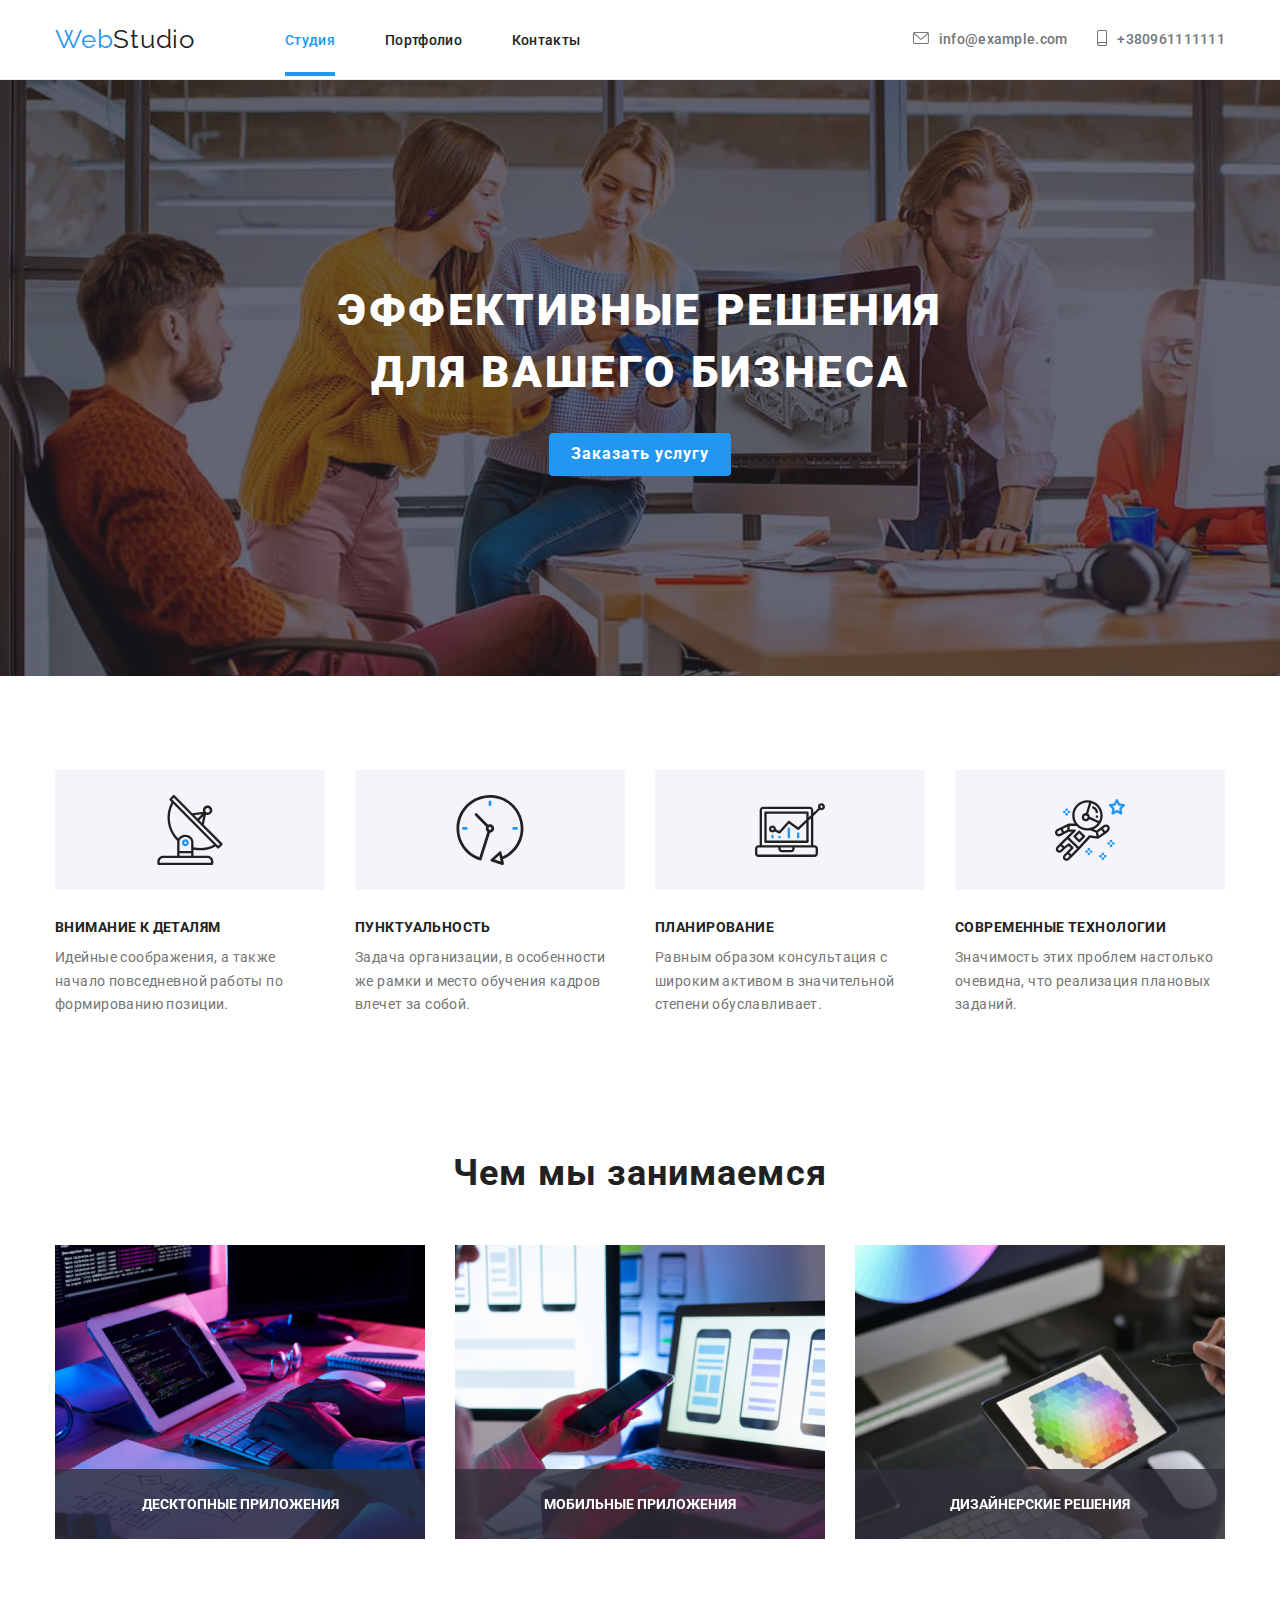
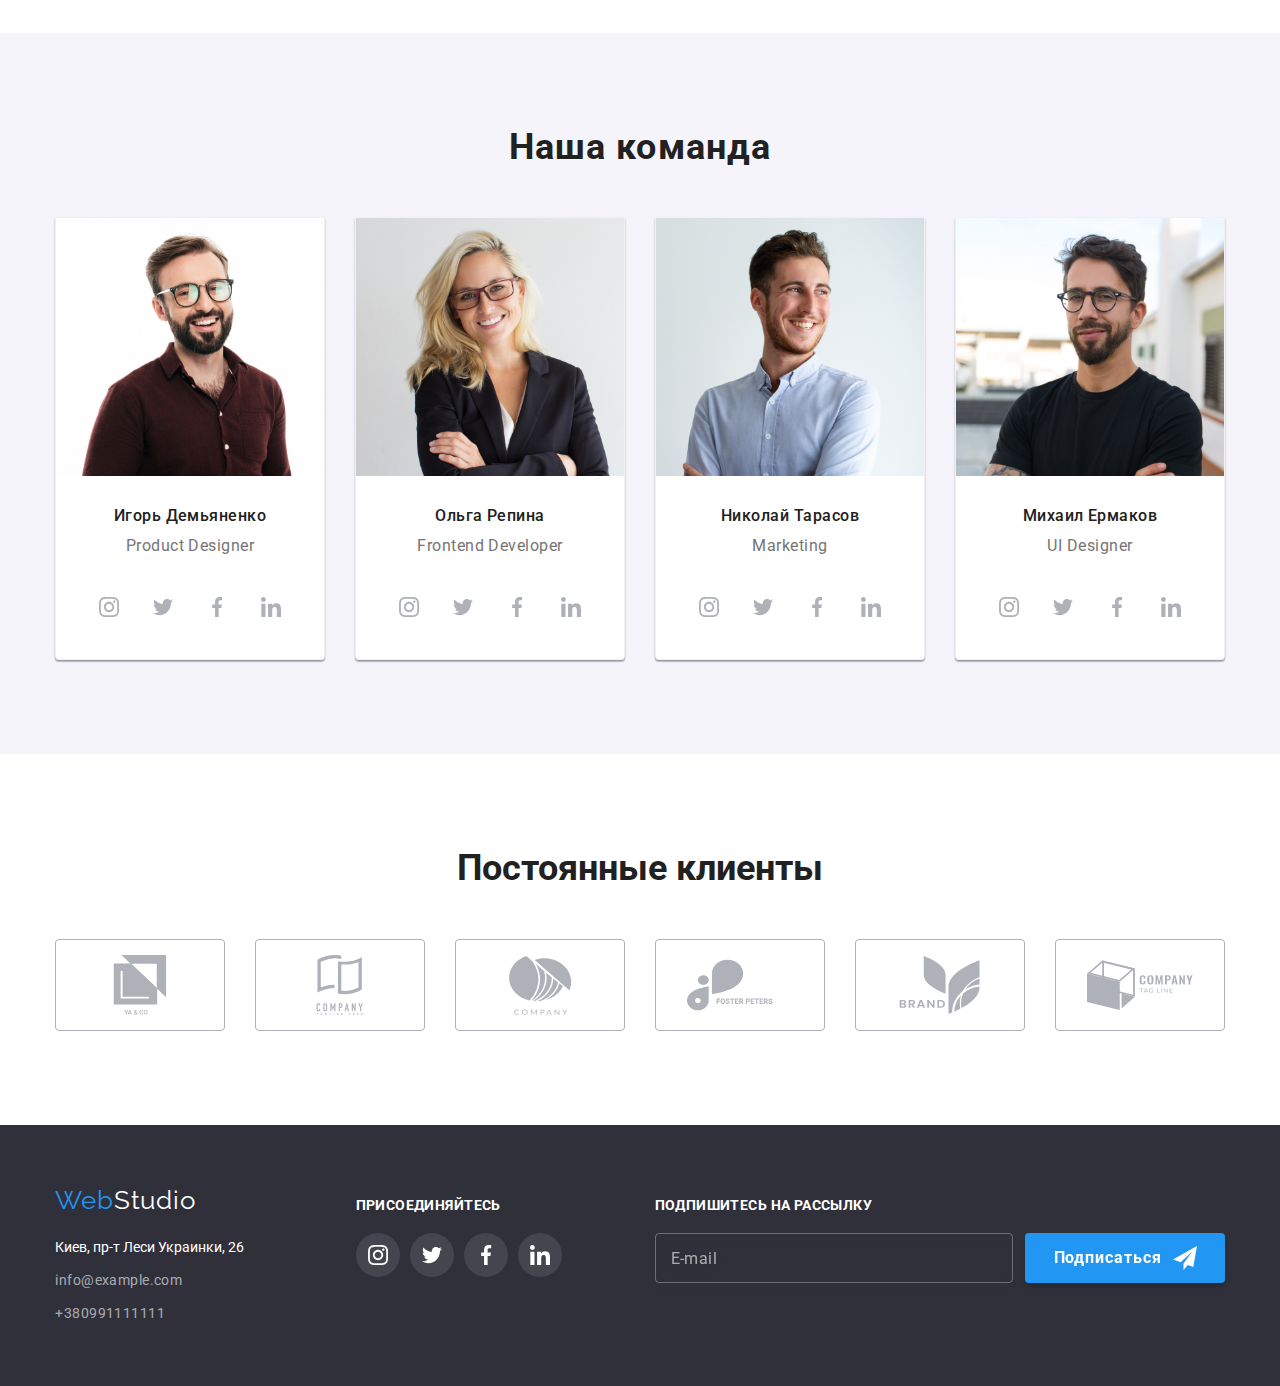
==== index.html @ 5fe0832b "hw-7-1st-commit" ====
<!DOCTYPE html>
<html lang="ru">

<head>
    <meta charset="UTF-8">
    <meta http-equiv="X-UA-Compatible" content="IE=edge">
    <meta name="viewport" content="width=device-width, initial-scale=1.0">
    <title>WebStudio</title>
    <link rel="stylesheet"
        href="https://fonts.googleapis.com/css2?family=Raleway:wght@700&family=Roboto:wght@400;500;700;900&display=swap">
    <link rel="stylesheet"
        href="https://cdnjs.cloudflare.com/ajax/libs/modern-normalize/1.1.0/modern-normalize.min.css">
    <link rel="stylesheet" href="./css/style.css">
</head>

<body>
    <!--header-block-section-->
    <header class="page-header">
        <div class="container page-header__container">

            <a href="./index.html" class="logo link" lang="en">
                <span class="logo__web--blue-color">Web</span><span class="logo_studio--black-color">Studio</span>
            </a>

            <nav class="header-navigation">

                <ul class="site-nav list">
                    <li class="site-nav__item"><a href="./index.html"
                            class="site-nav__text site-nav__text--current">Студия</a></li>
                    <li class="site-nav__item"><a href="./portfolio.html" class="site-nav__text">Портфолио</a></li>
                    <li class="site-nav__item"><a href="" class="site-nav__text">Контакты</a></li>
                </ul>
            </nav>

            <ul class="header-contacts list">
                <li class="header-contacts__item"><a href="mailto:info@devstudio.com" class="header-contacts header-contacts__mail">
                        <svg class="header-contacts__icon" width="16" height="12">
                            <use href="./images/symbol-defs.svg#icon-envelope"></use>
                        </svg>
                        info@example.com</a>
                </li>
                <li class="header-contacts__item"><a href="tel:+380961111111" class="header-contacts">
                        <svg class="header-contacts__icon" width="10" height="16">
                            <use href="./images/symbol-defs.svg#icon-smartphone"> </use>
                        </svg>
                        +380961111111</a>
                </li>
            </ul>
        </div>
    </header>

    <main>

        <!--Hero block section-->
        <section class="hero-block">
            <div class="overlay">
                <div class="container hero">
                    <h1 class="hero__text">Эффективные решения для вашего бизнеса</h1>
                    <button data-modal-open type="button" class="hero__button">Заказать услугу</button>
                </div>
            </div>
        </section>

        <div class="backdrop is-hidden" data-modal>
            <div class="modal">
                <button data-modal-close class="modal__close"></button>
                <p class="modal__title">Оставьте свои данные, мы вам перезвоним</p>

                <form action="#" class="modal-form">
                    <label  class="modal-form__titles">Имя</label>
                    <div class="user-name-div">
                        <input type="text" name="user-name" id="user-name-input" required class="modal-form__input">

                        <svg class="user-name-icon input-icon" width="18" height="18">
                            <use href="./images/symbol-defs.svg#icon-man"></use>
                        </svg>
                    </div>

                    <label class="modal-form__titles">Телефон</label>
                    <div class="user-tel-div">
                        <input type="tel" name="user-tel" id="user-tel-input" required class="modal-form__input">

                        <svg class="user-tel-icon input-icon" width="18" height="18">
                            <use href="./images/symbol-defs.svg#icon-modal-tel"></use>
                        </svg>
                    </div>

                    <label class="modal-form__titles">Почта</label>
                    <div class="user-email-div">
                        <input type="email" name="user-email" id="user-email-input" required class="modal-form__input">

                        <svg class="user-email-icon input-icon" width="18" height="18">
                            <use href="./images/symbol-defs.svg#icon-modal-envelope"></use>
                        </svg>
                    </div>

                    <label>
                        <span class="modal-form__titles">Комментарий</span>
                        <textarea name="user-text" class="modal-form__textarea" placeholder="Введите текст"></textarea>
                    </label>

                    <label>
                        <input class="signing-the-contract-checbox" type="checkbox" name="signing-the-contract">
                        <span class="signing-the-contract-checbox-icon"></span>
                        <span class="modal-contract-checkbox"> Соглашаюсь с рассылкой и принимаю <a href=""
                                class="contract-blue">Условия договора</a> </span>

                    </label>

                    <button type="submit" class="modal-submit-button">Отправить</button>
                </form>
            </div>
        </div>

        <!--Our benefits section-->
        <section class="section">
            <div class="container our-benefits">
                <ul class="our-benefits__list list">
                    <li class="our-benefits__item benefit-antenna">
                        <h3 class="our-benefits__title">Внимание к деталям</h3>
                        <p class="our-benefits__description">Идейные соображения, а также начало повседневной работы по
                            формированию позиции.</p>
                    </li>
                    <li class="our-benefits__item benefit-clock">
                        <h3 class="our-benefits__title">Пунктуальность</h3>
                        <p class="our-benefits__description">Задача организации, в особенности же рамки и место обучения
                            кадров влечет за собой.</p>
                    </li>
                    <li class="our-benefits__item benefit-diagram">
                        <h3 class="our-benefits__title">Планирование</h3>
                        <p class="our-benefits__description">Равным образом консультация с широким активом в
                            значительной степени обуславливает.</p>
                    </li>
                    <li class="our-benefits__item benefit-astronaut">
                        <h3 class="our-benefits__title">Современные технологии</h3>
                        <p class="our-benefits__description">Значимость этих проблем настолько очевидна, что реализация
                            плановых заданий.</p>
                    </li>
                </ul>
            </div>
        </section>

        <!--What we do section-->
        <section class="what-we-do-section section">
            <div class="container">
                <h2 class="what-we-do-section__title">Чем мы занимаемся</h2>

                <div class="img-container">
                    <ul class="img-container__list list">
                        <li class="img-container__item">
                            <img src="./images/what-we-do-section/what-we-do1.jpg" width="370" height="294"
                                alt="руки набирают текст">
                            <p class="item__description">Десктопные приложения</p>
                        </li>

                        <li class="img-container__item">
                            <img src="./images/what-we-do-section/what-we-do2.jpg" width="370" height="294"
                                alt="смартфон в руках">
                            <p class="item__description">Мобильные приложения</p>
                        </li>

                        <li class="img-container__item">
                            <img src="./images/what-we-do-section/what-we-do3.jpg" width="370" height="294"
                                alt="планшет с мозаикой">
                            <p class="item__description">Дизайнерские решения</p>
                        </li>
                    </ul>
                </div>
            </div>
        </section>

        <!--Our team section-->
        <section class="our-team section">
            <div class="container">
                <h2 class="our-team__title">Наша команда</h2>

                <ul class="our-team__list list">
                    <li class="our-team__item">
                        <img src="./images/our-team/team-card1.jpg" width="270" height="260" alt="член команды игорь">
                        <div class="team-member-description">
                            <h3 class="team-member-description__title">Игорь Демьяненко</h3>
                            <p lang="en" class="team-member-description__position">Product Designer</p>
                        </div>
                        <ul class="socmedia list">
                            <li>
                                <a href="" class="socmedia__logo-box">
                                    <svg class="socmedia__icon" width="20" height="20">
                                        <use href="./images/symbol-defs.svg#icon-instagram"></use>
                                    </svg>
                                </a>
                            </li>
                            <li>
                                <a href="" class="socmedia__logo-box">
                                    <svg class="socmedia__icon" width="20" height="20">
                                        <use href="./images/symbol-defs.svg#icon-twitter"></use>
                                    </svg>
                                </a>
                            </li>
                            <li>
                                <a href="" class="socmedia__logo-box">
                                    <svg class="socmedia__icon" width="20" height="20">
                                        <use href="./images/symbol-defs.svg#icon-facebook"></use>
                                    </svg>
                                </a>
                            </li>
                            <li>
                                <a href="" class="socmedia__logo-box">
                                    <svg class="socmedia__icon" width="20" height="20">
                                        <use href="./images/symbol-defs.svg#icon-linkedin"></use>
                                    </svg>
                                </a>
                            </li>
                        </ul>
                    </li>

                    <li class="our-team__item">
                        <img src="./images/our-team/team-card2.jpg" width="270" height="260" alt="член команды ольга">

                        <div class="team-member-description">
                            <h3 class="team-member-description__title">Ольга Репина</h3>
                            <p lang="en" class="team-member-description__position">Frontend Developer</p>
                        </div>
                        <ul class="socmedia list">
                            <li>
                                <a href="" class="socmedia__logo-box">
                                    <svg class="socmedia__icon" width="20" height="20">
                                        <use href="./images/symbol-defs.svg#icon-instagram"></use>
                                    </svg>
                                </a>
                            </li>
                            <li>
                                <a href="" class="socmedia__logo-box">
                                    <svg class="socmedia__icon" width="20" height="20">
                                        <use href="./images/symbol-defs.svg#icon-twitter"></use>
                                    </svg>
                                </a>
                            </li>
                            <li>
                                <a href="" class="socmedia__logo-box">
                                    <svg class="socmedia__icon" width="20" height="20">
                                        <use href="./images/symbol-defs.svg#icon-facebook"></use>
                                    </svg>
                                </a>
                            </li>
                            <li>
                                <a href="" class="socmedia__logo-box">
                                    <svg class="socmedia__icon" width="20" height="20">
                                        <use href="./images/symbol-defs.svg#icon-linkedin"></use>
                                    </svg>
                                </a>
                            </li>
                        </ul>
                    </li>

                    <li class="our-team__item">
                        <img src="./images/our-team/team-card3.jpg" width="270" height="260" alt="член команды николай">

                        <div class="team-member-description">
                            <h3 class="team-member-description__title">Николай Тарасов</h3>
                            <p lang="en" class="team-member-description__position">Marketing</p>
                        </div>
                        <ul class="socmedia list">
                            <li>
                                <a href="" class="socmedia__logo-box">
                                    <svg class="socmedia__icon" width="20" height="20">
                                        <use href="./images/symbol-defs.svg#icon-instagram"></use>
                                    </svg>
                                </a>
                            </li>
                            <li>
                                <a href="" class="socmedia__logo-box">
                                    <svg class="socmedia__icon" width="20" height="20">
                                        <use href="./images/symbol-defs.svg#icon-twitter"></use>
                                    </svg>
                                </a>
                            </li>
                            <li>
                                <a href="" class="socmedia__logo-box">
                                    <svg class="socmedia__icon" width="20" height="20">
                                        <use href="./images/symbol-defs.svg#icon-facebook"></use>
                                    </svg>
                                </a>
                            </li>
                            <li>
                                <a href="" class="socmedia__logo-box">
                                    <svg class="socmedia__icon" width="20" height="20">
                                        <use href="./images/symbol-defs.svg#icon-linkedin"></use>
                                    </svg>
                                </a>
                            </li>
                        </ul>
                    </li>

                    <li class="our-team__item">
                        <img src="./images/our-team/team-card4.jpg" width="270" height="260" alt="член команды михаил">

                        <div class="team-member-description">
                            <h3 class="team-member-description__title">Михаил Ермаков</h3>
                            <p lang="en" class="team-member-description__position">UI Designer</p>
                        </div>
                        <ul class="socmedia list">
                            <li>
                                <a href="" class="socmedia__logo-box">
                                    <svg class="socmedia__icon" width="20" height="20">
                                        <use href="./images/symbol-defs.svg#icon-instagram"></use>
                                    </svg>
                                </a>
                            </li>
                            <li>
                                <a href="" class="socmedia__logo-box">
                                    <svg class="socmedia__icon" width="20" height="20">
                                        <use href="./images/symbol-defs.svg#icon-twitter"></use>
                                    </svg>
                                </a>
                            </li>
                            <li>
                                <a href="" class="socmedia__logo-box">
                                    <svg class="socmedia__icon" width="20" height="20">
                                        <use href="./images/symbol-defs.svg#icon-facebook"></use>
                                    </svg>
                                </a>
                            </li>
                            <li>
                                <a href="" class="socmedia__logo-box">
                                    <svg class="socmedia__icon" width="20" height="20">
                                        <use href="./images/symbol-defs.svg#icon-linkedin"></use>
                                    </svg>
                                </a>
                            </li>
                        </ul>
                    </li>
                </ul>
            </div>
        </section>

        <section class="our-clients">
            <div class="container">
                <h2 class="our-clients__title">Постоянные клиенты</h2>
                <ul class="our-clients__list list">
                    <li>
                        <a href="" class="our-clients__link">
                            <svg class="our-clients__logo" width="106" height="60">
                                <use href="./images/symbol-defs.svg#icon-client-logo-1"></use>
                            </svg>
                        </a>
                    </li>
                    <li>
                        <a href="" class="our-clients__link">
                            <svg class="our-clients__logo" width="106" height="60">
                                <use href="./images/symbol-defs.svg#icon-clients-logo-2"></use>
                            </svg>
                        </a>
                    </li>
                    <li>
                        <a href="" class="our-clients__link">
                            <svg class="our-clients__logo" width="106" height="60">
                                <use href="./images/symbol-defs.svg#icon-clients-logo-3"></use>
                            </svg>
                        </a>
                    </li>
                    <li>
                        <a href="" class="our-clients__link">
                            <svg class="our-clients__logo" width="106" height="60">
                                <use href="./images/symbol-defs.svg#icon-clients-logo-4"></use>
                            </svg>
                        </a>
                    </li>
                    <li>
                        <a href="" class="our-clients__link">
                            <svg class="our-clients__logo" width="106" height="60">
                                <use href="./images/symbol-defs.svg#icon-clients-logo-5"></use>
                            </svg>
                        </a>
                    </li>
                    <li>
                        <a href="" class="our-clients__link">
                            <svg class="our-clients__logo" width="106" height="60">
                                <use href="./images/symbol-defs.svg#icon-clients-logo-6"></use>
                            </svg>
                        </a>
                    </li>
                </ul>
            </div>
        </section>

    </main>

    <!--Footer-section-->
    <footer class="footer">

        <div class="footer__content">
            <div>

                <a href="./index.html" class="logo link " lang="en">
                    <span class="logo__web--blue-color">Web</span><span
                        class="logo_studio logo_studio--inverse">Studio</span>
                </a>

                <address class="">
                    <ul class="footer-contacts  list">
                        <li class="footer-contacts__location">
                            <a href="https://www.google.se/maps/place/Lesi+Ukrainky+Blvd,+26,+Kyiv,+Ukraine,+02000/@50.4265841,30.5361971,17z/data=!3m1!4b1!4m5!3m4!1s0x40d4cf0e033ecbe9:0x57a4dffefec77da0!8m2!3d50.4265807!4d30.5383858"
                                target="_blank" rel="noopener noreferre" class="location-link link">
                                Киев, пр-т Леси Украинки, 26
                            </a>
                        </li>

                        <li class="footer-contacts__mail"><a href="mailto:info@example.com"
                                class="footer-contacts__mail footer-contacts__style link">info@example.com</a></li>
                        <li><a href="tel:+380991111111" class="footer-contacts__style link ">+380991111111</a></li>
                    </ul>
                </address>
            </div>

            <div class="footer-social-media">
                <h3 class="join-us-title">присоединяйтесь</h3>
                <ul class="socmedia list">
                    <li>
                        <a href="" class="socmedia__logo-box socmedia__logo-box--inverse">
                            <svg class="socmedia__icon" width="20" height="20">
                                <use href="./images/symbol-defs.svg#icon-instagram"></use>
                            </svg>
                        </a>
                    </li>
                    <li>
                        <a href="" class="socmedia__logo-box socmedia__logo-box--inverse">
                            <svg class="socmedia__icon" width="20" height="20">
                                <use href="./images/symbol-defs.svg#icon-twitter"></use>
                            </svg>
                        </a>
                    </li>
                    <li>
                        <a href="" class="socmedia__logo-box socmedia__logo-box--inverse">
                            <svg class="socmedia__icon" width="20" height="20">
                                <use href="./images/symbol-defs.svg#icon-facebook"></use>
                            </svg>
                        </a>
                    </li>
                    <li>
                        <a href="" class="socmedia__logo-box socmedia__logo-box--inverse">
                            <svg class="socmedia__icon" width="20" height="20">
                                <use href="./images/symbol-defs.svg#icon-linkedin"></use>
                            </svg>
                        </a>
                    </li>
                </ul>
            </div>

            <div class="footer-subscribe-zone">
                <label>
                    <span class="footer-subscribe-zone__title">Подпишитесь на рассылку</span>
                    <input type="email" class="footer-subscribe-zone__email-input" placeholder="E-mail">
                </label>
                <button type="submit" class="subscribe-btn"> <span class="subscribe-btn__text">Подписаться</span>
                    <svg class="subscribe-btn__icon" width="24" height="24">
                        <use href="./images/symbol-defs.svg#icon-send"></use>
                    </svg>
                </button>
            </div>

        </div>
    </footer>

    <script src="./js/modal.js"></script>
    <script>
        (() => {
            document
                .querySelector('.js-speaker-form')
                .addEventListener('submit', e => {
                    e.preventDefault();

                    new FormData(e.currentTarget).forEach((value, name) =>
                        console.log(`${name}: ${value}`),
                    );

                    e.currentTarget.reset();
                });
        })();
    </script>
</body>

</html>
---- css/style.css ----
body {
  margin: 0;
  font-family: Roboto, sans-serif;
  color: #212121;
}

h1,
h2,
h3,
h4,
h4,
h5,
p {
  margin: 0;
}

button {
  cursor: pointer;
  border: none;
  padding: 0;
}

img {
  display: block;
  max-width: 100%;
  height: auto;
}

a {
  color: inherit;
  text-decoration: none;
}

.list {
  padding: 0px;
  margin: 0px;
  list-style: none;
}

.container {
  padding-left: 15px;
  padding-right: 15px;
  margin-left: auto;
  margin-right: auto;
  width: 1200px;
}

.section {
  padding-top: 94px;
  padding-bottom: 94px;
}

.current {
  color: #2196f3;
}

/* logo */
.logo {
  font-family: Raleway, sans-serif;
  font-size: 26px;
  line-height: 1.2;
  letter-spacing: 0.03em;
  margin-right: 90px;
}

.logo__web--blue-color {
  color: #2196f3;
}

.logo_studio {
  color: #000000;
}

.logo_studio--inverse  {
color: white;
}

/* header-section*/
.page-header {
  background-color: #ffffff;
  border-bottom: 1px solid #ececec;
  padding-top: 24px;
  padding-bottom: 24px;
}

.page-header__container {
  display: flex;
  align-items: center;
}

.header-navigation {
  display: block;
}

.site-nav {
  display: flex;
  letter-spacing: 0.02em;
  color: #212121;
  align-items: center;
  font-weight: 500;
  font-style: normal;
}

.site-nav__item:not(:last-child) {
  margin-right: 50px;
}

.site-nav__item {
  font-family: Roboto, sans-serif;
  font-weight: 500;
  font-style: normal;
  font-size: 14px;
  line-height: 16,41px;
  letter-spacing: 2%;

  transition-property: color;
  transition-duration: 250ms;
  transition-timing-function: cubic-bezier(0.4, 0, 0.2, 1);
}

.site-nav__text:hover,
.site-nav__text:focus {
  color: #2196f3;
}

.site-nav__text--current {
  position: relative;
  padding-bottom: 28px;
  color: #2196f3;
}

.site-nav__text--current::after {
position: absolute;
left: 0;
bottom: 0;
content: "";
display: block;
width: 100%;
height: 4px;
background-color:#2196F3;
}

.head-portfolio {
  position: relative;
  padding-bottom: 28px;
}

.head-portfolio::after {
position: absolute;
left: 0;
bottom: 0;
content: "";
display: block;
width: 100%;
height: 4px;
background-color:#2196F3;
}

.header-contacts {
  display: flex;
  justify-content: center;
  align-items: center;
  color: #757575;
  margin-left: auto;
  transition-property: color;
  transition-duration: 250ms;
  transition-timing-function: cubic-bezier(0.4, 0, 0.2, 1);
}

.header-contacts__item {
  font-size: 14px;
  line-height: 1.14;
  font-weight: 500;
  letter-spacing: 0.02em;
}

.header-contacts:hover,
.header-contacts:focus {
  color: #2196f3;
}

.header-contacts__mail {
  margin-right: 30px;
}

.header-contacts__icon {
  margin-right: 10px;
  fill: currentColor;
  margin-bottom: 3px;
}

.header__icon:hover {
  fill: currentColor;
}

/* hero block section */

.hero-block {
  background-color: #2f303a;
  position: relative;
  
}

.hero {
  padding-top: 200px;
  padding-bottom: 200px;
}

.overlay {
max-width: 1600px;
margin-left: auto;
margin-right: auto;
background-size: cover;
background-repeat: no-repeat;
background-image: 
linear-gradient(
rgba(47, 48, 58, 0.4),
rgba(47, 48, 58, 0.4)
),
url('../images/hero/hero-background.jpg');
}

.hero__text {
  max-width: 700px;
  color: #ffffff;
  font-weight: 900;
  font-size: 44px;
  line-height: 1.4;
  text-transform: uppercase;
  letter-spacing: 0.06em;
  margin-bottom: 30px;
  margin-left: auto;
  margin-right: auto;
  text-align: center;
}

.hero__button {
  background-color: #2196f3;
  color: #fff;
  font-weight: 700;
  font-size: 16px;
  line-height: 1.9;
  letter-spacing: 0.06em;
  font-family: Roboto, sans-serif;
  text-align: center;
  display: block;
  margin: 0 auto;
  min-width: 73px; 
  border-radius: 4px;
  padding: 6px 22px;
}

.backdrop {
  position: fixed;
  top: 0;
  left: 0;
  width: 100%;
  height: 100%;
  background-color: rgba(0, 0, 0, 0.2);
  opacity: 1;
  transition: opacity 250ms cubic-bezier(0.4, 0, 0.2, 1);
}

.backdrop.is-hidden {
  opacity: 0;
  pointer-events: none;
}

.backdrop.is-hidden .modal {
  transform: translate(-50%, -50%) scale(0.8);
}

.modal {
  position: absolute;
  top: 50%;
  left: 50%;
  transform: translate(-50%, -50%) scale(1);
  width: 528px;
  height: 581px;
  background: #FFFFFF;
  box-shadow: 0px 1px 3px rgba(0, 0, 0, 0.12), 0px 1px 1px rgba(0, 0, 0, 0.14), 0px 2px 1px rgba(0, 0, 0, 0.2);
  border-radius: 4px;
  transition: transform 250ms cubic-bezier(0.4, 0, 0.2, 1);
  padding: 40px;
}

.modal__title {
font-family: Roboto;
font-style: normal;
font-weight: bold;
font-size: 20px;
line-height: 23px;
text-align: center;
letter-spacing: 0.03em;
color: #212121;
margin-bottom: 12px;
}

.modal-form {
position: relative;
width: 100%;
height: 100%;
}

.modal-form__input {
  height: 40px;
  width: 100%;
  margin-bottom: 10px;
  border: 1px solid rgba(33, 33, 33, 0.2);
  box-sizing: border-box;
  border-radius: 4px;
  padding-left: 42px;
  transition: border-color 250ms cubic-bezier(0.4, 0, 0.2, 1);
}

.modal-form__input:focus {
  border: 1px solid #2196F3;
}

.modal-form__input:focus + .input-icon {
  fill: #2196f3;
}

.modal-form__titles {
display: block;
font-family: Roboto;
font-style: normal;
font-weight: normal;
font-size: 12px;
line-height: 14px;
letter-spacing: 0.01em;
color: #757575;
margin-bottom: 4px;
}

.user-name-div {
  position: relative;
}

.user-name-icon {
  position: absolute;
  width: 18px;
  height: 18px;
  display: inline-block;
  left: 19px;
  top: 50%;
  transform: translateY(-70%);
  transition: fill 250ms cubic-bezier(0.4, 0, 0.2, 1);
}

.user-tel-div {
  position: relative;
}

.user-tel-icon {
  position: absolute;
  width: 18px;
  height: 18px;
  display: inline-block;
  left: 19px;
  top: 50%;
  transform: translateY(-70%);
  transition: fill 250ms cubic-bezier(0.4, 0, 0.2, 1);
}

.user-email-div {
  position: relative;
}

.user-email-icon {
  position: absolute;
  width: 18px;
  height: 18px;
  display: inline-block;
  left: 19px;
  top: 50%;
  transform: translateY(-70%);
  transition: fill 250ms cubic-bezier(0.4, 0, 0.2, 1);
}

.modal-form__textarea {
width: 100%;
height: 120px;
padding: 12px 16px;
border: 1px solid rgba(33, 33, 33, 0.2);
box-sizing: border-box;
border-radius: 4px;
resize: none;
margin-bottom: 20px;
}

.modal-form__textarea::placeholder {
font-family: Roboto;
font-style: normal;
font-weight: normal;
font-size: 12px;
line-height: 14px;
letter-spacing: 0.01em;
color: rgba(117, 117, 117, 0.5);
}

.signing-the-contract-checbox {
position: absolute;
-webkit-appearance: none;
-moz-appearance: none;
appearance: none;

}

.signing-the-contract-checbox-icon {
display: inline-block;
width: 16px;
height: 15px;
border: 1px solid #212121;
border-radius: 2px;
vertical-align: middle;
}

.signing-the-contract-checbox:checked + .signing-the-contract-checbox-icon {
background-image: url(../images/modal/icon-check.svg);
width: 16px;
height: 15px;
background-repeat: no-repeat;
background-position: center;
border: transparent;
}

.modal-contract-checkbox {
font-family: Roboto;
font-style: normal;
font-weight: normal;
font-size: 14px;
line-height: 24px;
letter-spacing: 0.03em;
color: #757575;
margin-top: 10px;
margin-bottom: 30px;
margin-left: 7px;
}

.contract-blue {
  color: #2196f3;
  margin-left: 1px;
  text-decoration-line: underline;
}

.modal-submit-button {
position: absolute;
left: 124px;
bottom: 40px;
width: 200px;
height: 50px;
background-color: #2196f3;
color: #FFFFFF;
border-radius: 4px;
font-family: Roboto;
font-style: normal;
font-weight: bold;
font-size: 16px;
line-height: 30px;
}

.modal__close { 
position: absolute;
width: 30px;
height: 30px;
left: 490px;
top: 8px;
display: block;
content: "";
background: #FFFFFF;
border: 1px solid rgba(0, 0, 0, 0.1);
box-sizing: border-box;
border-radius: 100%;
background-image: url(../images/hero/Vector.svg);
background-repeat: no-repeat;
background-position: center;
transition-property: background-image;
transition-duration: 250ms;
transition-timing-function: cubic-bezier(0.4, 0, 0.2, 1);
}

.modal__close:hover,
.modal__close:focus {
  background-image: url(../images/modal/modal-close-blue.svg);
  fill: #2196f3;
}

/* Our benefits section */
.our-benefits > .our-benefits__list {
  display: flex;
  justify-content: center;
}

.our-benefits__item {
  width: 270px;
  height: 101px;
}

.our-benefits__item::before {
  display: block;
  content: "";
  height: 120px;
  margin-bottom: 30px;
  background-color: #F5F4FA;
}

.benefit-antenna::before {
  display: block;
  content: "";
  background-repeat: no-repeat;
  background-image: url(../images/our-benefits/antenna-1.svg);
  background-position: center;
}

.benefit-clock::before {
  display: block;
  content: "";
  background-repeat: no-repeat;
  background-image: url(../images/our-benefits/clock-2.svg);
  background-position: center;
}

.benefit-diagram::before {
  display: block;
  content: "";
  background-repeat: no-repeat;
  background-image: url(../images/our-benefits/diagram-3.svg);
  background-position: center;
}

.benefit-astronaut::before {
  display: block;
  content: "";
  background-repeat: no-repeat;
  background-image: url(../images/our-benefits/astronaut-4.svg);
  background-position: center;

}

.our-benefits__item:not(:last-child) {
  margin-right: 30px;
}

.our-benefits__title {
  font-weight: 700;
  font-size: 14px;
  line-height: 1.14;
  text-transform: uppercase;
  letter-spacing: 0.03em;
  margin-bottom: 10px;
  width: 270px;
  margin-right: 0px;
}

.our-benefits__description {
  color: #757575;
  font-size: 14px;
  line-height: 1.7;
  letter-spacing: 0.03em;
  margin-right: 30px;
  width: 270px;
  margin-right: 0px;
}

/* what we do section */

.what-we-do-section {
  display: flex;
  justify-content: center;
  margin-top: 94px;
}

.what-we-do-section__title{
  font-weight: 700;
  font-size: 36px;
  line-height: 1.16;
  letter-spacing: 0.03em;
  margin-bottom: 50px;
  display: flex;
  justify-content: center;
}

.img-container__list {
  display: flex;
  justify-content: center;
  margin-left: -30px;
}

.img-container__item {
  width: calc(100% / 3 - 30px);
  margin-left: 30px;
  position: relative;
}

.item__description {
  position: absolute;
  left: 0;
  bottom: 0;
  font-family: Roboto, sans-serif;
  font-style: normal;
  font-weight: 700;
  font-size: 14px;
  line-height: 16px;
  letter-spacing: 3%;
  text-align: center;
  text-transform: uppercase;
  color: #FFFFFF;
  background-color: rgba(47, 48, 58, 0.8);
  width: 370px;
  height: 70px;
  padding-top: 27px;
}

/* our team section */
.our-team {
  background-color: #f5f4fa;
  display: flex;
  justify-content: center;
}

.our-team__list {
  display: flex;
  margin: -15px;
}

.our-team__title {
  font-weight: 700;
  font-size: 36px;
  line-height: 1.16;
  letter-spacing: 0.03em;
  margin-bottom: 50px;
  text-align: center;
}

.our-team__item {
  flex-basis: calc(100% / 4);
  margin: 15px;
  background: #ffffff;
  border-left: 1px solid #eeeeee;
  border-bottom: 1px solid #eeeeee;
  border-right: 1px solid #eeeeee;
  box-shadow: 0px 1px 3px rgba(0, 0, 0, 0.12), 0px 1px 1px rgba(0, 0, 0, 0.14), 0px 2px 1px rgba(0, 0, 0, 0.2);
  border-radius: 0px 0px 4px 4px;
}

.team-member-description {
  padding-top: 30px;
  padding-bottom: 30px;
  margin-right: auto;
  margin-left: auto;
}

.team-member-description__title {
  font-size: 16px;
  line-height: 1.2;
  letter-spacing: 0.03em;
  font-weight: 500;
  margin-bottom: 10px;
  text-align: center;
}

.team-member-description__position {
  color: #757575;
  font-size: 16px;
  line-height: 1.2;
  letter-spacing: 0.03em;
  font-weight: 400;
  text-align: center;
}

.socmedia {
  display: flex;
  justify-content: space-between;
  margin-left: auto;
  margin-right: auto;
  margin-bottom: 30px;
  width: 206px;
}

.socmedia__logo-box {
  display: flex;
  justify-content: center;
  align-items: center;
  width: 44px;
  height: 44px;
  background-color: #ffffff;
  border-radius: 100%;
  color: #AFB1B8;
  transition-property: background-color, color;
  transition-duration: 250ms;
  transition-timing-function: cubic-bezier(0.4, 0, 0.2, 1);
}

.socmedia__logo-box:hover, .socmedia__logo-box:focus {
background-color: #2196F3;
color: #ffffff;
}

.socmedia__logo-box--inverse {
background-color: rgba(255, 255, 255, 0.1);
color: white;
}


.socmedia__icon {
background-repeat: no-repeat;
background-position: center;
background-size: cover;
fill: currentColor;
}



/* Our-clients-section */

.our-clients {
  padding-bottom: 94px;
  padding-top: 94px;
}

.our-clients__title {
  font-family: Roboto, sans-serif;
  font-weight: bold;
  font-style: normal;
  font-size: 36px;
  text-align: center;
}

.our-clients__list {
  display: flex;
  justify-content: space-between;
  margin-right: auto;
  margin-left: auto;
  margin-top: 50px;
}

.our-clients__link {
  display: flex;
  width: 170px;
  height: 92px;
  border: 1px solid #AFB1B8;
  box-sizing: border-box;
  border-radius: 4px;
  justify-content: center;
  align-items: center;
  color: #AFB1B8;

  transition-property: border, color;
  transition-duration: 250ms;
  transition-timing-function: cubic-bezier(0.4, 0, 0.2, 1);
}

.our-clients__link:hover, .our-clients__link:focus {
color:#2196F3;
border-color: #2196F3;
}

.our-clients__logo {
background-repeat: no-repeat;
background-position: center;
background-size: cover;
fill: currentColor;
}

/* footer section */
.footer {
  background-color: #2f303a;
  padding-top: 60px;
  padding-bottom: 60px;
  display: flex;
  justify-content: space-between;
}

.footer__content {
  display: flex;
  margin-left: auto;
  margin-right: auto;
}

.footer-contacts__location {
  color: #ffffff;
  font-size: 14px;
  line-height: 1.7;
  font-weight: 400;
  font-style: normal;
  font-size: 14px;
  line-height: 1.7;
  margin-bottom: 9px;
  margin-top: 20px;
}

.footer-contacts__mail {
  margin-bottom: 9px;
}

.footer-contacts__style {
  color: rgba(255, 255, 255, 0.6);
  letter-spacing: 0.03em;
  font-weight: 400;
  font-style: normal;
  font-size: 14px;
  line-height: 1.7;
}

.footer-social-media {
  width: 206px;
  margin-right: auto;
  margin-left: 70px;
  margin-top: 12px;
}

.join-us-title {
  color: #ffffff;
  text-transform: uppercase;
  margin-bottom: 20px;
  font-family: Roboto;
  font-style: normal;
  font-weight: bold;
  font-size: 14px;
  line-height: 16px;
  letter-spacing: 0.03em;
}

.footer-subscribe-zone {
  display: flex;
  width: 570px;
  margin-top: 12px;
  margin-left: 93px;
}

.footer-subscribe-zone__title {
display: block;
font-family: Roboto;
font-style: normal;
font-weight: bold;
font-size: 14px;
line-height: 16px;
letter-spacing: 0.03em;
text-transform: uppercase;
color: #FFFFFF;
margin-bottom: 20px;
}

.footer-subscribe-zone__email-input {
  width: 358px;
  height: 50px;
  background-color: transparent;
  border: 1px solid rgba(255, 255, 255, 0.3);
  box-sizing: border-box;
  filter: drop-shadow(0px 4px 4px rgba(0, 0, 0, 0.15));
  border-radius: 4px;
  padding: 15px;
  color: orange;
}

.footer-subscribe-zone__email-input::placeholder {
font-family: Roboto;
font-style: normal;
font-weight: normal;
font-size: 16px;
line-height: 20px;
display: flex;
align-items: center;
letter-spacing: 0.03em;
color: rgba(255, 255, 255, 0.6);
}

.subscribe-btn {
position: relative;
width: 200px;
height: 50px;
background: #2196F3;
box-shadow: 0px 4px 4px rgba(0, 0, 0, 0.15);
border-radius: 4px;
color: white;
font-family: Roboto;
font-style: normal;
font-weight: bold;
font-size: 16px;
line-height: 30px;
letter-spacing: 0.06em;
margin-top: 36px;
margin-left: 12px;
}

.subscribe-btn__text {
position: absolute;
left: 29px;
top: 10px;
}

.subscribe-btn__icon {
position: absolute;
right: 28px;
top: 13px;
margin-left: 10px;
fill: #FFFFFF;
}


/* filters section */

.filters-buttons {
  display: flex;
  justify-content: center;
}

.filters-container {
  margin-bottom: 50px;
}

.our-projects-filters {
  font-weight: 500;
  font-size: 16px;
  line-height: 1.6;
  letter-spacing: 0.03em;
  font-family: Roboto, sans-serif;
  color: #212121;
  padding: 6px 22px;
  min-width: 73px; 
  border-radius: 4px;
  padding: 6px 22px;
  text-align: center;

  transition-property: background-color, color, box-shadow;
  transition-duration: 250ms;
  transition-timing-function: cubic-bezier(0.4, 0, 0.2, 1);
}

.margin-for-our-projects-buttons {
  margin-right: 8px;
}

.marketing-button {
  margin-right: 0px;
}

.our-projects-filters:hover,
.our-projects-filters:focus {
  background-color: #2196f3;
  color: #ffffff;
  box-shadow: 0px 3px 1px rgba(0, 0, 0, 0.1), 0px 1px 2px rgba(0, 0, 0, 0.08), 0px 2px 2px rgba(0, 0, 0, 0.12);
}

/* our projects section */

.projects-img {
  display: flex;
  flex-wrap: wrap;
  margin: -15px;
}

.projects-item {
  flex-basis: calc(100% / 3 - 2 * 15px);
  margin: 15px;
}

.projects-items-text {
  padding: 20px 24px;
  border-left: 1px solid #eeeeee;
  border-bottom: 1px solid #eeeeee;
  border-right: 1px solid #eeeeee;
}

.projects-item:hover {
box-shadow: 0px 1px 1px rgba(0, 0, 0, 0.12), 0px 4px 4px rgba(0, 0, 0, 0.06), 1px 4px 6px rgba(0, 0, 0, 0.16);
}

.our-projects-title {
  font-weight: 700;
  font-size: 18px;
  line-height: 2;
  letter-spacing: 0.06em;
  margin-bottom: 5px;
}

.our-projects-description {
  color: #757575;
  font-size: 16px;
  line-height: 1.9;
  letter-spacing: 0.03em;
  font-weight: normal;
}

.thumb {
  overflow: hidden;
  position: relative;
}

.projects-item:hover .projects-description-overlay {
  transform: translateY(0);
}
.projects-description-overlay {
  padding: 63px 24px;
  position: absolute;
  font-style: normal;
  font-weight: normal;
  top: 0;
  left: 0;
  font-size: 18px;
  line-height: 1.56;
  letter-spacing: 0.03em;
  text-align: left;
  background-color: rgba(33, 150, 243, 0.9);
  color: #FFFFFF;
  transform: translateY(100%);
  overflow: hidden;
  transition: transform 250ms cubic-bezier(0.4, 0, 0.2, 1);
  width: 100%;
  height: 100%;
}
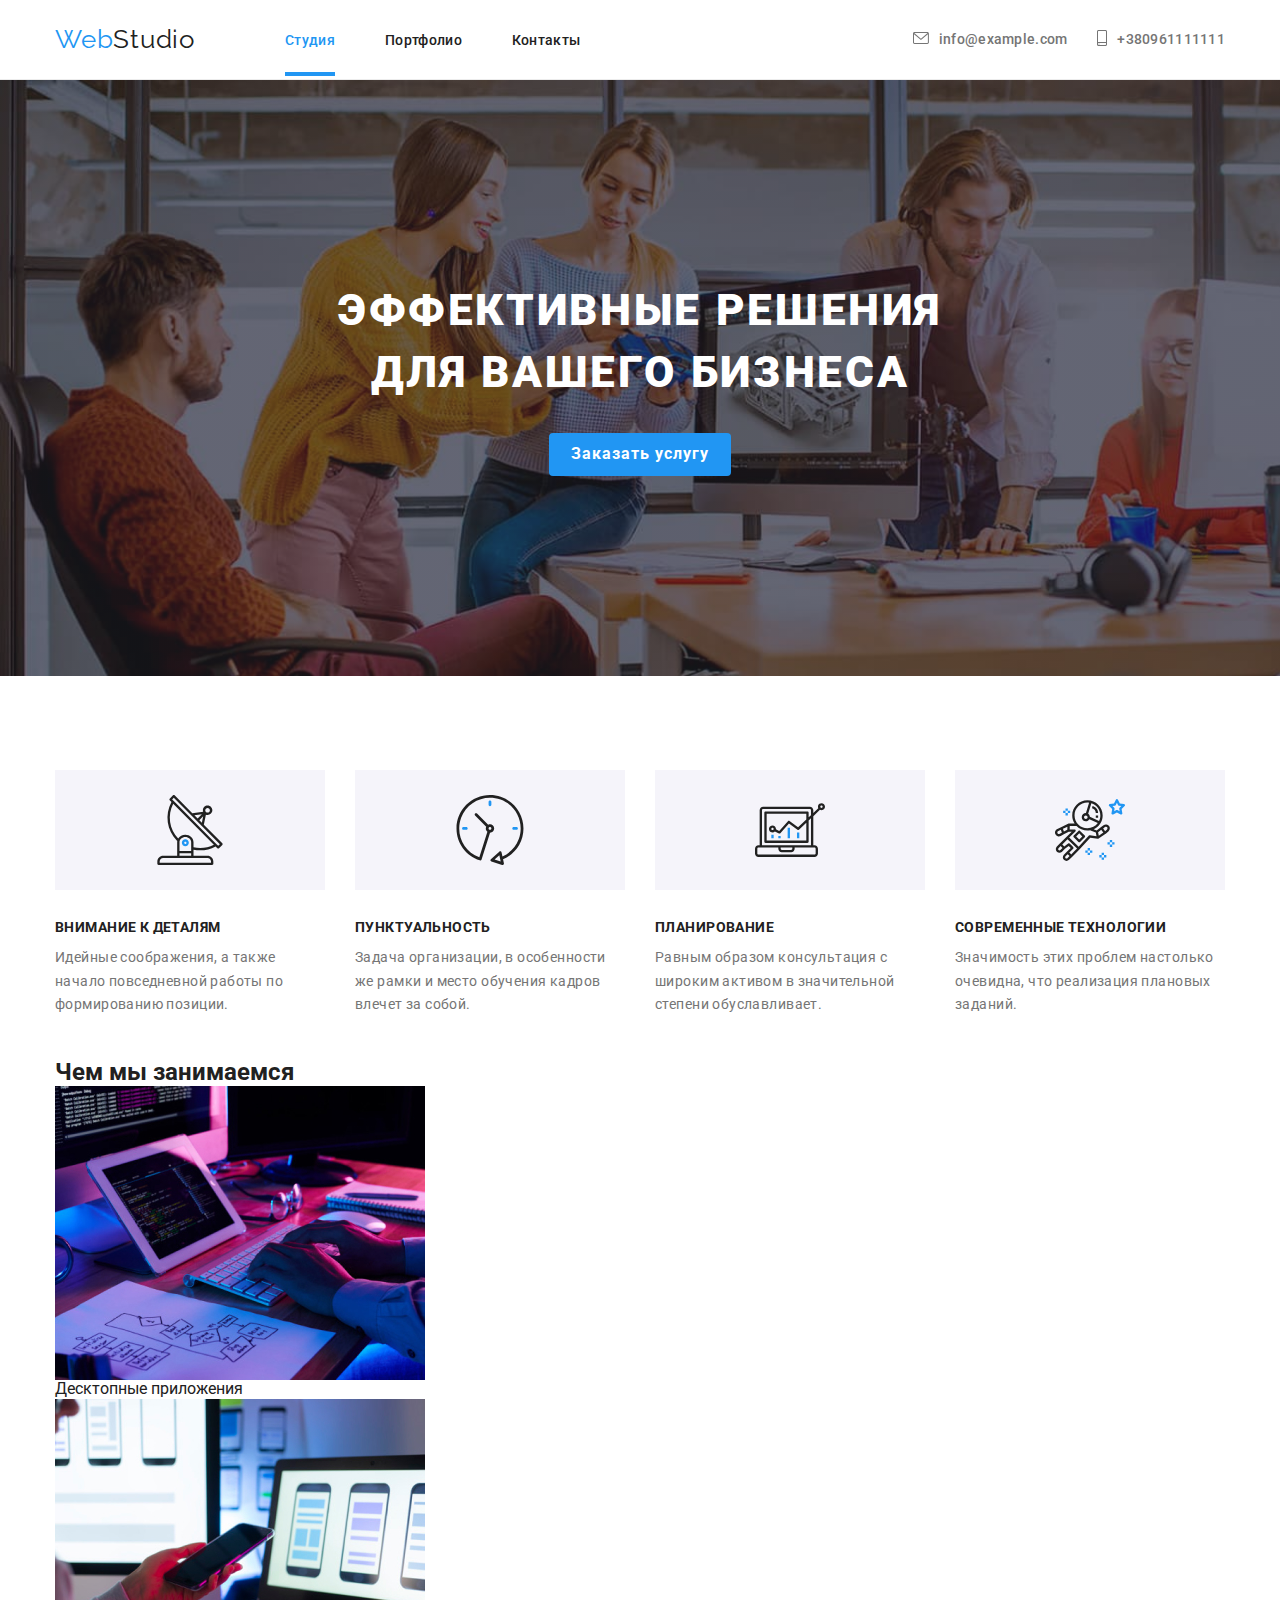
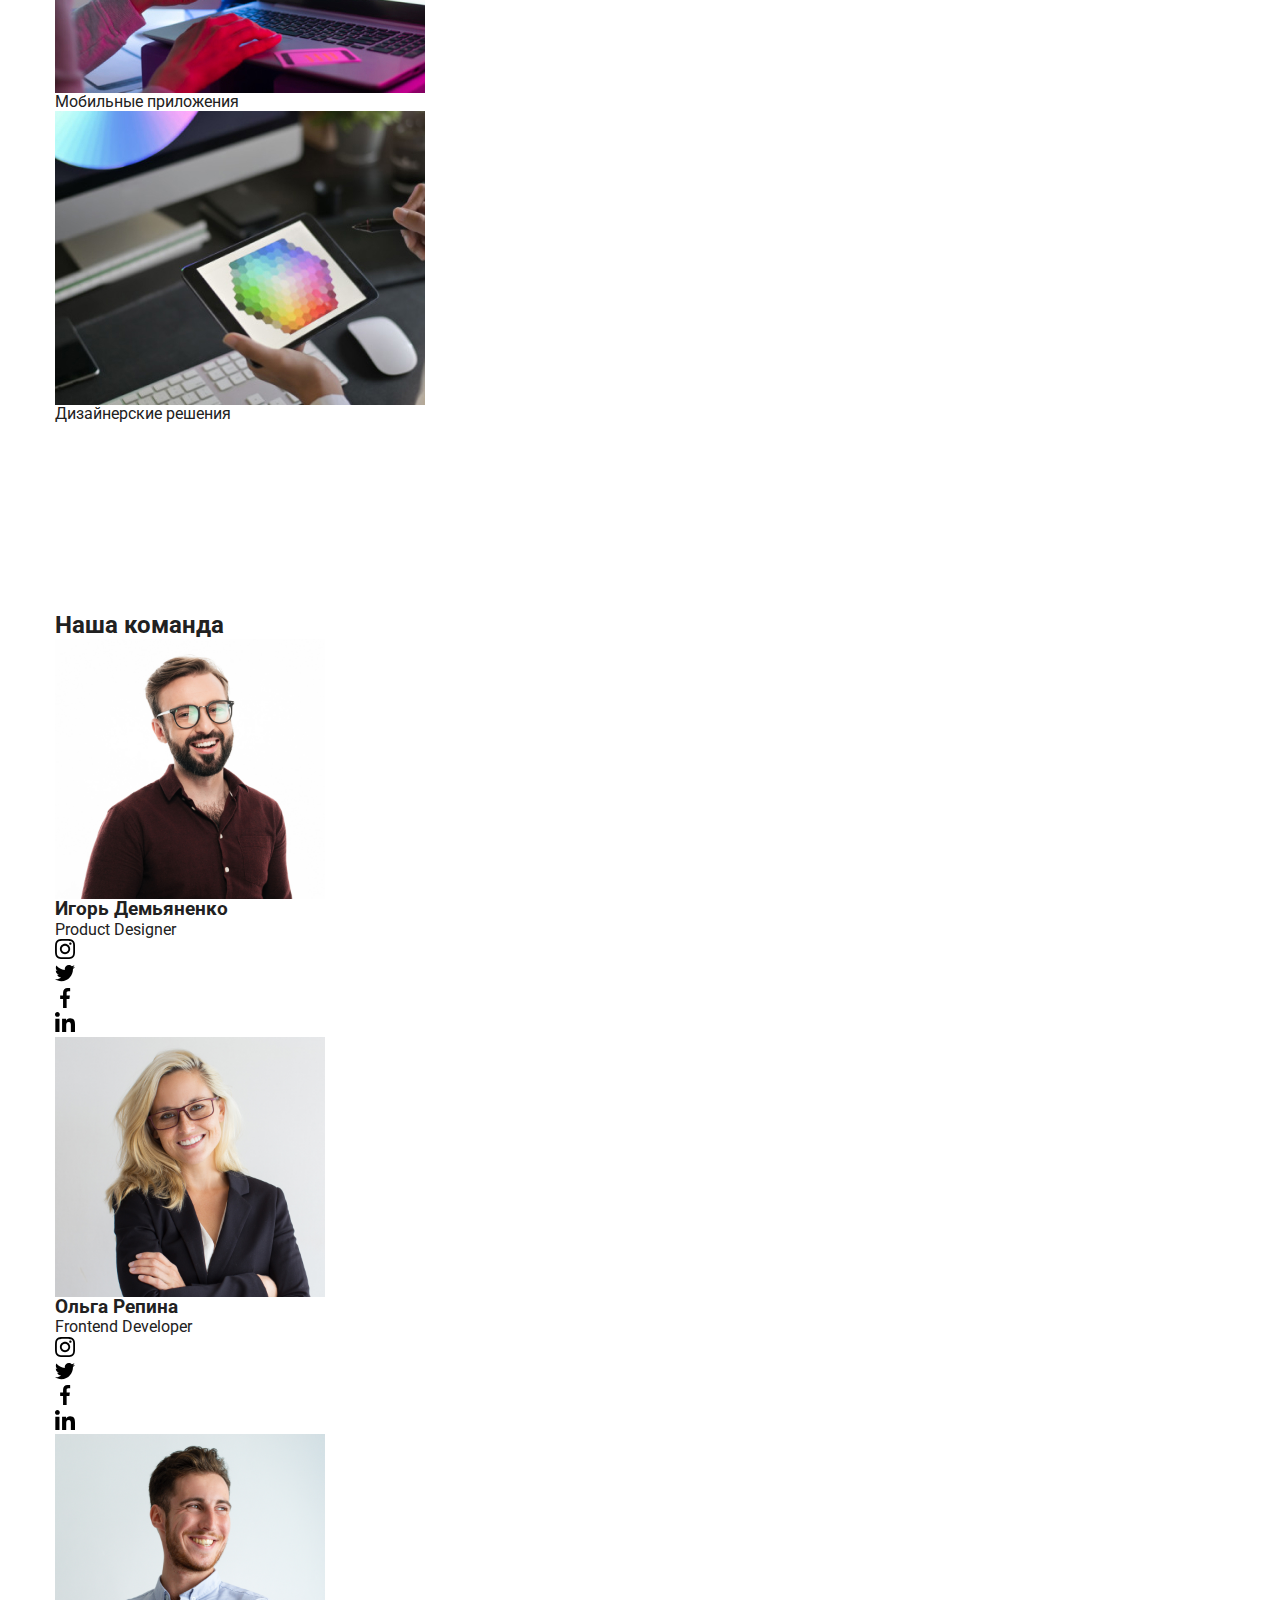
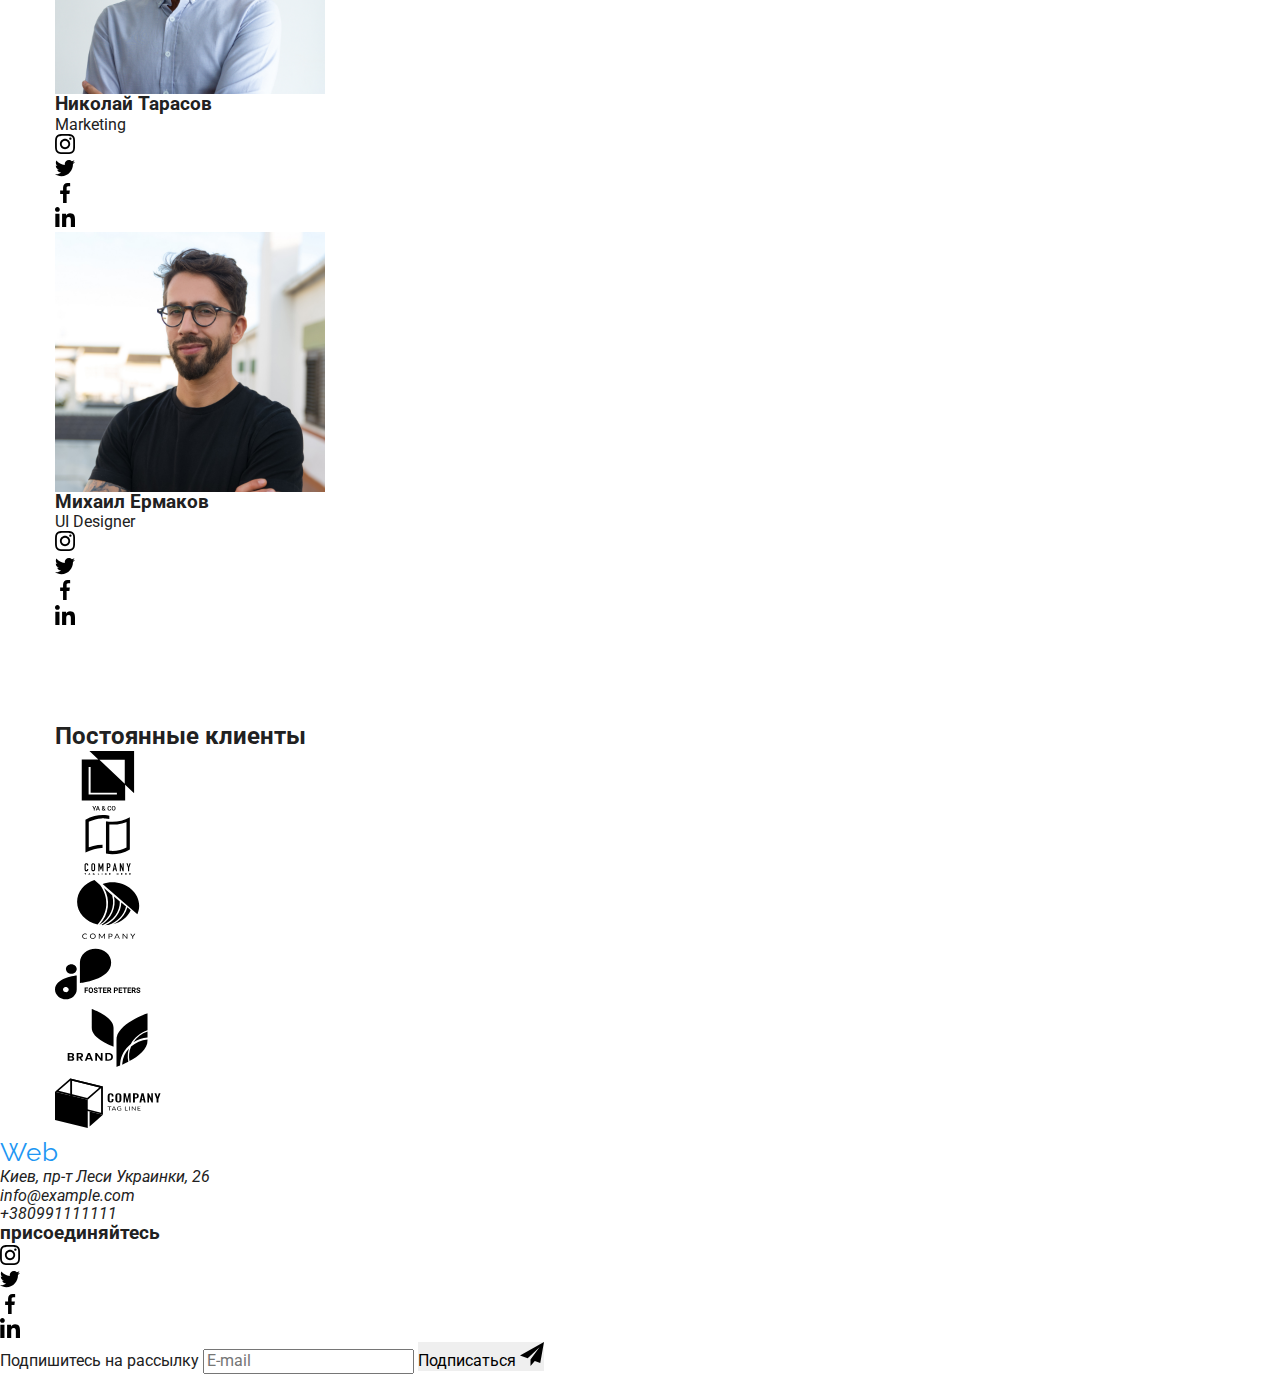
==== commit e0596dc0: "hw-7-commit-with-new-sass-style" ====
--- a/index.html
+++ b/index.html
@@ -10,7 +10,7 @@
         href="https://fonts.googleapis.com/css2?family=Raleway:wght@700&family=Roboto:wght@400;500;700;900&display=swap">
     <link rel="stylesheet"
         href="https://cdnjs.cloudflare.com/ajax/libs/modern-normalize/1.1.0/modern-normalize.min.css">
-    <link rel="stylesheet" href="./css/style.css">
+    <link rel="stylesheet" href="./css/main.min.css">
 </head>
 
 <body>
--- a/css/main.min.css
+++ b/css/main.min.css
@@ -0,0 +1 @@
+body{margin:0;font-family:Roboto,sans-serif;color:#212121}h1,h2,h3,h4,h4,h5,p{margin:0}button{cursor:pointer;border:none;padding:0}img{display:block;max-width:100%;height:auto}a{color:inherit;text-decoration:none}.list{padding:0px;margin:0px;list-style:none}.container{padding-left:15px;padding-right:15px;margin-left:auto;margin-right:auto;width:1200px}.section{padding-top:94px;padding-bottom:94px}.current{color:#2196f3}.logo{font-family:Raleway,sans-serif;font-size:26px;line-height:1.2;letter-spacing:.03em;margin-right:90px}.logo__web--blue-color{color:#2196f3}.logo_studio{color:#000}.logo_studio--inverse{color:#fff}.page-header{background-color:#fff;border-bottom:1px solid #ececec;padding-top:24px;padding-bottom:24px}.page-header__container{display:flex;align-items:center}.header-navigation{display:block}.site-nav{display:flex;letter-spacing:.02em;color:#212121;align-items:center;font-weight:500;font-style:normal}.site-nav:last-child{margin-right:50px}.site-nav__item{font-family:Roboto,sans-serif;font-weight:500;font-style:normal;font-size:14px;line-height:16,41px;letter-spacing:2%;transition-property:color;transition-duration:250ms;transition-timing-function:cubic-bezier(0.4, 0, 0.2, 1)}.site-nav__item:not(:last-child){margin-right:50px}.site-nav__text:hover,.site-nav__text:focus{color:#2196f3}.site-nav__text--current{position:relative;padding-bottom:28px;color:#2196f3}.site-nav__text--current::after{position:absolute;left:0;bottom:0;content:"";display:block;width:100%;height:4px;background-color:#2196f3}.head-portfolio{position:relative;padding-bottom:28px}.head-portfolio:after{position:absolute;left:0;bottom:0;content:"";display:block;width:100%;height:4px;background-color:#2196f3}.header-contacts{display:flex;justify-content:center;align-items:center;color:#757575;margin-left:auto;transition-property:color;transition-duration:250ms;transition-timing-function:cubic-bezier(0.4, 0, 0.2, 1)}.header-contacts:hover,.header-contacts:focus{color:#2196f3}.header-contacts__item{font-size:14px;line-height:1.14;font-weight:500;letter-spacing:.02em}.header-contacts__mail{margin-right:30px}.header-contacts__icon{margin-right:10px;fill:currentColor;margin-bottom:3px}.header-contacts__icon:hover{fill:currentColor}.hero-block{background-color:#2f303a;position:relative}.hero{padding-top:200px;padding-bottom:200px}.overlay{max-width:1600px;margin-left:auto;margin-right:auto;background-size:cover;background-repeat:no-repeat;background-image:linear-gradient(rgba(47, 48, 58, 0.4), rgba(47, 48, 58, 0.4)),url("../images/hero/hero-background.jpg")}.hero__text{max-width:700px;color:#fff;font-weight:900;font-size:44px;line-height:1.4;text-transform:uppercase;letter-spacing:.06em;margin-bottom:30px;margin-left:auto;margin-right:auto;text-align:center}.hero__button{background-color:#2196f3;color:#fff;font-weight:700;font-size:16px;line-height:1.9;letter-spacing:.06em;font-family:Roboto,sans-serif;text-align:center;display:block;margin:0 auto;min-width:73px;border-radius:4px;padding:6px 22px}.backdrop{position:fixed;top:0;left:0;width:100%;height:100%;background-color:rgba(0,0,0,.2);opacity:1;transition:opacity 250ms cubic-bezier(0.4, 0, 0.2, 1)}.backdrop.is-hidden{opacity:0;pointer-events:none}.our-benefits>.our-benefits__list{display:flex;justify-content:center}.our-benefits__item{width:270px;height:101px}.our-benefits__item::before{display:block;content:"";height:120px;margin-bottom:30px;background-color:#f5f4fa}.our-benefits__item:not(:last-child){margin-right:30px}.benefit-antenna::before{display:block;content:"";background-repeat:no-repeat;background-image:url(../images/our-benefits/antenna-1.svg);background-position:center}.benefit-clock::before{display:block;content:"";background-repeat:no-repeat;background-image:url(../images/our-benefits/clock-2.svg);background-position:center}.benefit-diagram::before{display:block;content:"";background-repeat:no-repeat;background-image:url(../images/our-benefits/diagram-3.svg);background-position:center}.benefit-astronaut::before{display:block;content:"";background-repeat:no-repeat;background-image:url(../images/our-benefits/astronaut-4.svg);background-position:center}.our-benefits__title{font-weight:700;font-size:14px;line-height:1.14;text-transform:uppercase;letter-spacing:.03em;margin-bottom:10px;width:270px;margin-right:0px}.our-benefits__description{color:#757575;font-size:14px;line-height:1.7;letter-spacing:.03em;margin-right:30px;width:270px;margin-right:0px}/*# sourceMappingURL=main.min.css.map */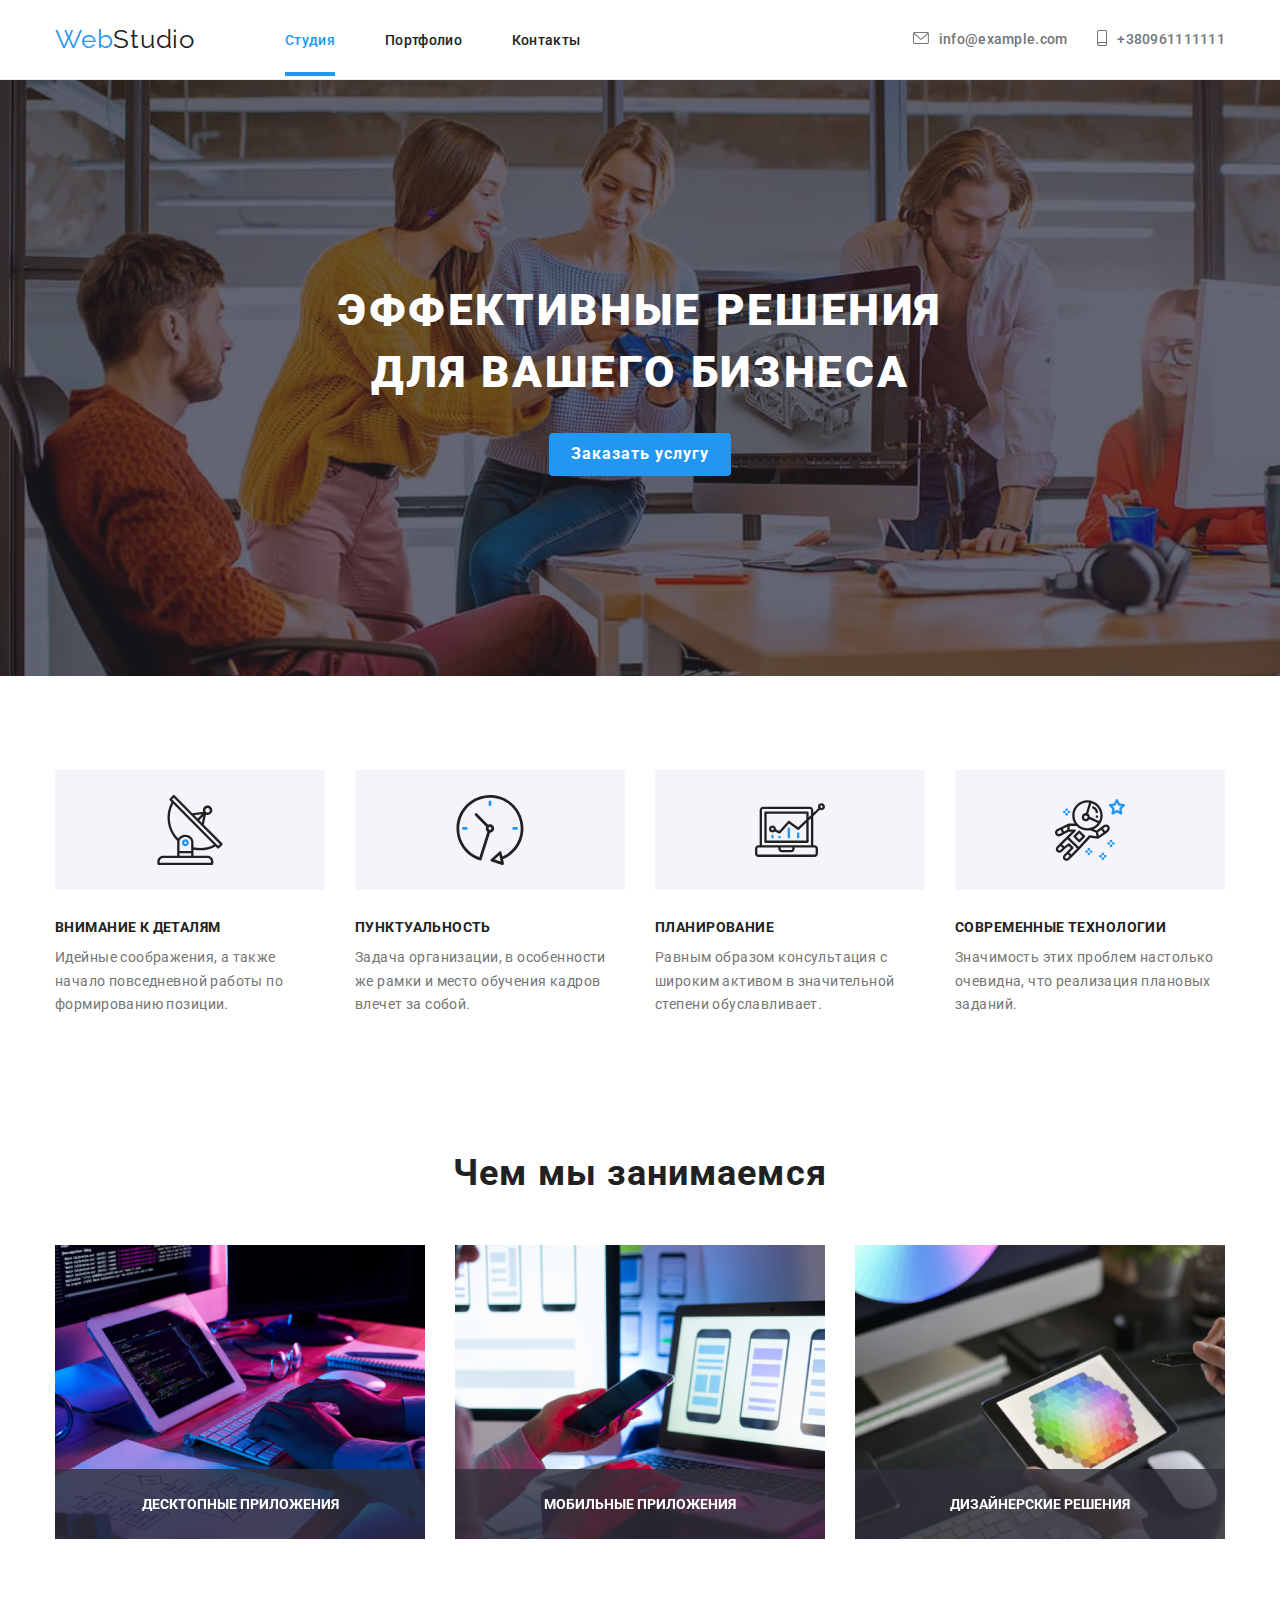
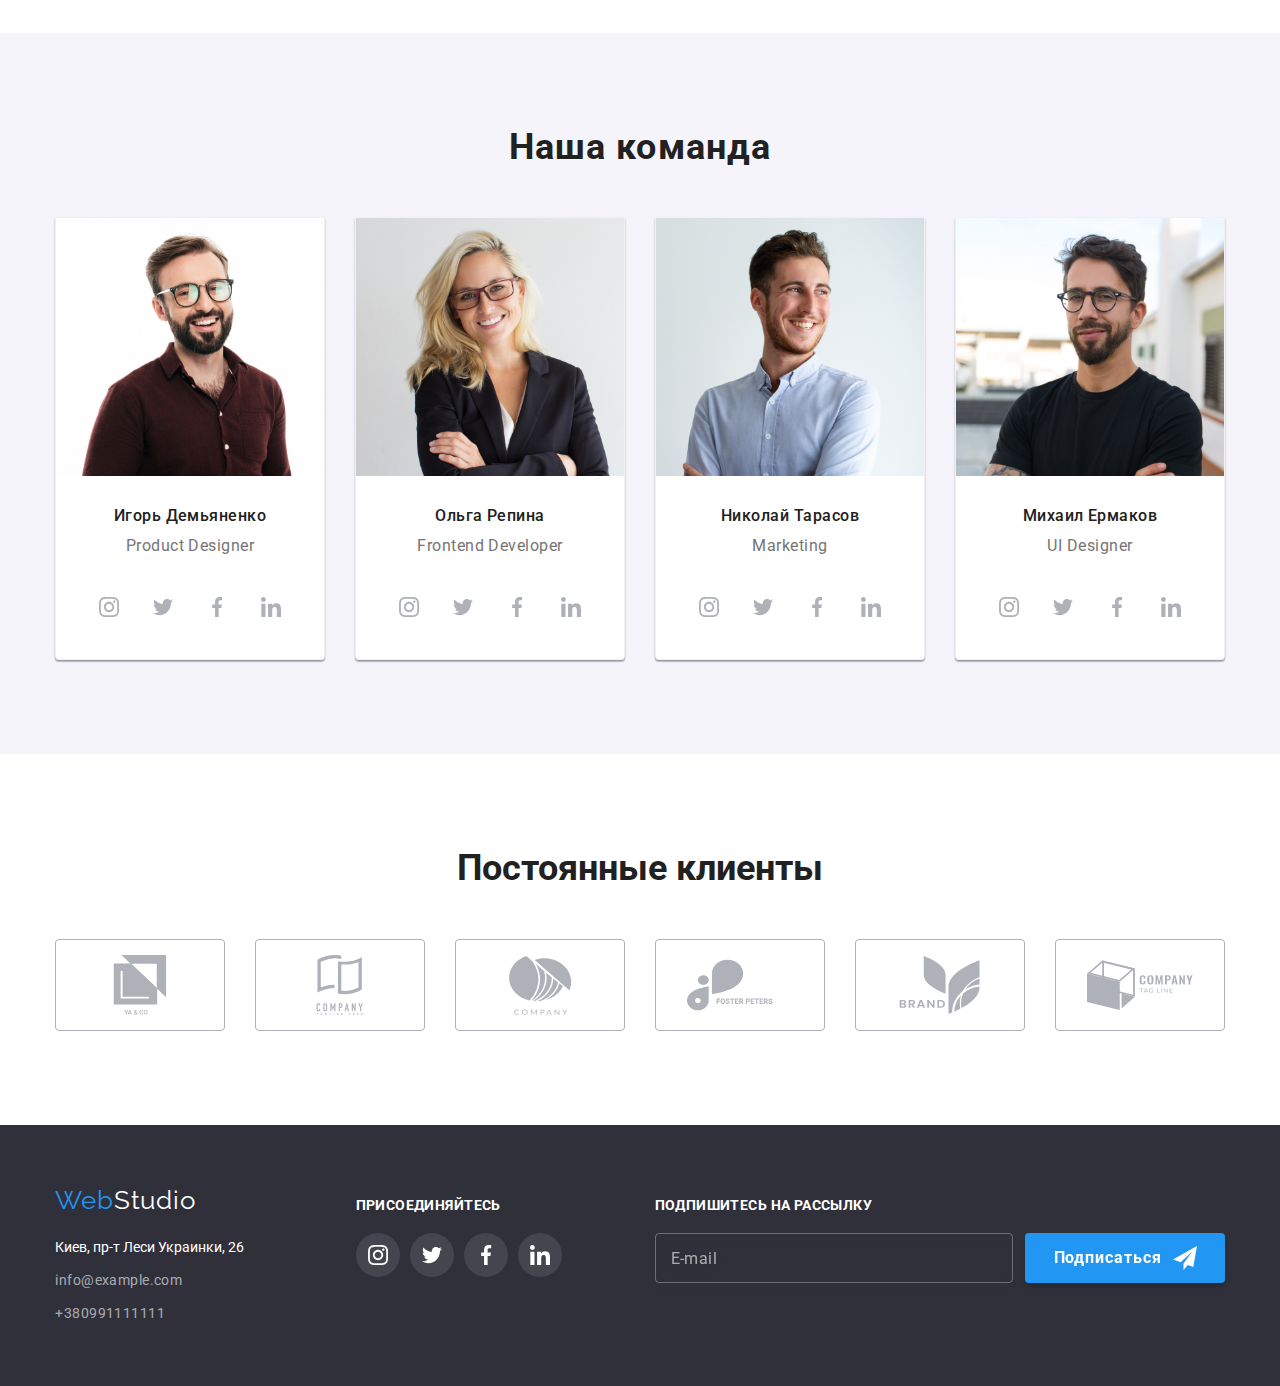
==== commit d9491922: "hw-7-sass-with-all-partial" ====
--- a/index.html
+++ b/index.html
@@ -66,7 +66,7 @@
                 <button data-modal-close class="modal__close"></button>
                 <p class="modal__title">Оставьте свои данные, мы вам перезвоним</p>
 
-                <form action="#" class="modal-form">
+                <form action="#" class="modal_form">
                     <label  class="modal-form__titles">Имя</label>
                     <div class="user-name-div">
                         <input type="text" name="user-name" id="user-name-input" required class="modal-form__input">
@@ -100,10 +100,10 @@
                     </label>
 
                     <label>
-                        <input class="signing-the-contract-checbox" type="checkbox" name="signing-the-contract">
-                        <span class="signing-the-contract-checbox-icon"></span>
-                        <span class="modal-contract-checkbox"> Соглашаюсь с рассылкой и принимаю <a href=""
-                                class="contract-blue">Условия договора</a> </span>
+                        <input class="checkbox" type="checkbox" name="signing-the-contract">
+                        <span class="checkbox__icon"></span>
+                        <span class="checkbox__text"> Соглашаюсь с рассылкой и принимаю 
+                            <a href="" class="checkbox__text--blue">Условия договора</a> </span>
 
                     </label>
 
@@ -398,16 +398,19 @@
 
                 <address class="">
                     <ul class="footer-contacts  list">
-                        <li class="footer-contacts__location">
+                        <li class="footer-contacts__location footer-contacts__item">
                             <a href="https://www.google.se/maps/place/Lesi+Ukrainky+Blvd,+26,+Kyiv,+Ukraine,+02000/@50.4265841,30.5361971,17z/data=!3m1!4b1!4m5!3m4!1s0x40d4cf0e033ecbe9:0x57a4dffefec77da0!8m2!3d50.4265807!4d30.5383858"
-                                target="_blank" rel="noopener noreferre" class="location-link link">
+                                target="_blank" rel="noopener noreferre" class="link">
                                 Киев, пр-т Леси Украинки, 26
                             </a>
                         </li>
 
-                        <li class="footer-contacts__mail"><a href="mailto:info@example.com"
-                                class="footer-contacts__mail footer-contacts__style link">info@example.com</a></li>
-                        <li><a href="tel:+380991111111" class="footer-contacts__style link ">+380991111111</a></li>
+                        <li class="footer-contacts__item footer-contacts__mail"><a href="mailto:info@example.com"
+                                class="footer-contacts__connection  link">info@example.com</a>
+                        </li>
+                        <li>
+                            <a href="tel:+380991111111" class="footer-contacts__connection footer-contacts__item  link ">+380991111111</a>
+                        </li>
                     </ul>
                 </address>
             </div>
--- a/css/main.min.css
+++ b/css/main.min.css
@@ -1 +1 @@
-body{margin:0;font-family:Roboto,sans-serif;color:#212121}h1,h2,h3,h4,h4,h5,p{margin:0}button{cursor:pointer;border:none;padding:0}img{display:block;max-width:100%;height:auto}a{color:inherit;text-decoration:none}.list{padding:0px;margin:0px;list-style:none}.container{padding-left:15px;padding-right:15px;margin-left:auto;margin-right:auto;width:1200px}.section{padding-top:94px;padding-bottom:94px}.current{color:#2196f3}.logo{font-family:Raleway,sans-serif;font-size:26px;line-height:1.2;letter-spacing:.03em;margin-right:90px}.logo__web--blue-color{color:#2196f3}.logo_studio{color:#000}.logo_studio--inverse{color:#fff}.page-header{background-color:#fff;border-bottom:1px solid #ececec;padding-top:24px;padding-bottom:24px}.page-header__container{display:flex;align-items:center}.header-navigation{display:block}.site-nav{display:flex;letter-spacing:.02em;color:#212121;align-items:center;font-weight:500;font-style:normal}.site-nav:last-child{margin-right:50px}.site-nav__item{font-family:Roboto,sans-serif;font-weight:500;font-style:normal;font-size:14px;line-height:16,41px;letter-spacing:2%;transition-property:color;transition-duration:250ms;transition-timing-function:cubic-bezier(0.4, 0, 0.2, 1)}.site-nav__item:not(:last-child){margin-right:50px}.site-nav__text:hover,.site-nav__text:focus{color:#2196f3}.site-nav__text--current{position:relative;padding-bottom:28px;color:#2196f3}.site-nav__text--current::after{position:absolute;left:0;bottom:0;content:"";display:block;width:100%;height:4px;background-color:#2196f3}.head-portfolio{position:relative;padding-bottom:28px}.head-portfolio:after{position:absolute;left:0;bottom:0;content:"";display:block;width:100%;height:4px;background-color:#2196f3}.header-contacts{display:flex;justify-content:center;align-items:center;color:#757575;margin-left:auto;transition-property:color;transition-duration:250ms;transition-timing-function:cubic-bezier(0.4, 0, 0.2, 1)}.header-contacts:hover,.header-contacts:focus{color:#2196f3}.header-contacts__item{font-size:14px;line-height:1.14;font-weight:500;letter-spacing:.02em}.header-contacts__mail{margin-right:30px}.header-contacts__icon{margin-right:10px;fill:currentColor;margin-bottom:3px}.header-contacts__icon:hover{fill:currentColor}.hero-block{background-color:#2f303a;position:relative}.hero{padding-top:200px;padding-bottom:200px}.overlay{max-width:1600px;margin-left:auto;margin-right:auto;background-size:cover;background-repeat:no-repeat;background-image:linear-gradient(rgba(47, 48, 58, 0.4), rgba(47, 48, 58, 0.4)),url("../images/hero/hero-background.jpg")}.hero__text{max-width:700px;color:#fff;font-weight:900;font-size:44px;line-height:1.4;text-transform:uppercase;letter-spacing:.06em;margin-bottom:30px;margin-left:auto;margin-right:auto;text-align:center}.hero__button{background-color:#2196f3;color:#fff;font-weight:700;font-size:16px;line-height:1.9;letter-spacing:.06em;font-family:Roboto,sans-serif;text-align:center;display:block;margin:0 auto;min-width:73px;border-radius:4px;padding:6px 22px}.backdrop{position:fixed;top:0;left:0;width:100%;height:100%;background-color:rgba(0,0,0,.2);opacity:1;transition:opacity 250ms cubic-bezier(0.4, 0, 0.2, 1)}.backdrop.is-hidden{opacity:0;pointer-events:none}.our-benefits>.our-benefits__list{display:flex;justify-content:center}.our-benefits__item{width:270px;height:101px}.our-benefits__item::before{display:block;content:"";height:120px;margin-bottom:30px;background-color:#f5f4fa}.our-benefits__item:not(:last-child){margin-right:30px}.benefit-antenna::before{display:block;content:"";background-repeat:no-repeat;background-image:url(../images/our-benefits/antenna-1.svg);background-position:center}.benefit-clock::before{display:block;content:"";background-repeat:no-repeat;background-image:url(../images/our-benefits/clock-2.svg);background-position:center}.benefit-diagram::before{display:block;content:"";background-repeat:no-repeat;background-image:url(../images/our-benefits/diagram-3.svg);background-position:center}.benefit-astronaut::before{display:block;content:"";background-repeat:no-repeat;background-image:url(../images/our-benefits/astronaut-4.svg);background-position:center}.our-benefits__title{font-weight:700;font-size:14px;line-height:1.14;text-transform:uppercase;letter-spacing:.03em;margin-bottom:10px;width:270px;margin-right:0px}.our-benefits__description{color:#757575;font-size:14px;line-height:1.7;letter-spacing:.03em;margin-right:30px;width:270px;margin-right:0px}/*# sourceMappingURL=main.min.css.map */+body{margin:0;font-family:Roboto,sans-serif;color:#212121}h1,h2,h3,h4,h4,h5,p{margin:0}button{cursor:pointer;border:none;padding:0}img{display:block;max-width:100%;height:auto}a{color:inherit;text-decoration:none}.list{padding:0px;margin:0px;list-style:none}.container{padding-left:15px;padding-right:15px;margin-left:auto;margin-right:auto;width:1200px}.section{padding-top:94px;padding-bottom:94px}.current{color:#2196f3}.logo{font-family:Raleway,sans-serif;font-size:26px;line-height:1.2;letter-spacing:.03em;margin-right:90px}.logo__web--blue-color{color:#2196f3}.logo_studio{color:#000}.logo_studio--inverse{color:#fff}.page-header{background-color:#fff;border-bottom:1px solid #ececec;padding-top:24px;padding-bottom:24px}.page-header__container{display:flex;align-items:center}.header-navigation{display:block}.site-nav{display:flex;letter-spacing:.02em;color:#212121;align-items:center;font-weight:500;font-style:normal}.site-nav:last-child{margin-right:50px}.site-nav__item{font-family:Roboto,sans-serif;font-weight:500;font-style:normal;font-size:14px;line-height:16,41px;letter-spacing:2%;transition-property:color;transition-duration:250ms;transition-timing-function:cubic-bezier(0.4, 0, 0.2, 1)}.site-nav__item:not(:last-child){margin-right:50px}.site-nav__text:hover,.site-nav__text:focus{color:#2196f3}.site-nav__text--current{position:relative;padding-bottom:28px;color:#2196f3}.site-nav__text--current::after{position:absolute;left:0;bottom:0;content:"";display:block;width:100%;height:4px;background-color:#2196f3}.header-contacts{display:flex;justify-content:center;align-items:center;color:#757575;margin-left:auto;transition-property:color;transition-duration:250ms;transition-timing-function:cubic-bezier(0.4, 0, 0.2, 1)}.header-contacts:hover,.header-contacts:focus{color:#2196f3}.header-contacts__item{font-size:14px;line-height:1.14;font-weight:500;letter-spacing:.02em}.header-contacts__mail{margin-right:30px}.header-contacts__icon{margin-right:10px;fill:currentColor;margin-bottom:3px}.header-contacts__icon:hover{fill:currentColor}.hero-block{background-color:#2f303a;position:relative}.hero{padding-top:200px;padding-bottom:200px}.overlay{max-width:1600px;margin-left:auto;margin-right:auto;background-size:cover;background-repeat:no-repeat;background-image:linear-gradient(rgba(47, 48, 58, 0.4), rgba(47, 48, 58, 0.4)),url("../images/hero/hero-background.jpg")}.hero__text{max-width:700px;color:#fff;font-weight:900;font-size:44px;line-height:1.4;text-transform:uppercase;letter-spacing:.06em;margin-bottom:30px;margin-left:auto;margin-right:auto;text-align:center}.hero__button{background-color:#2196f3;color:#fff;font-weight:700;font-size:16px;line-height:1.9;letter-spacing:.06em;font-family:Roboto,sans-serif;text-align:center;display:block;margin:0 auto;min-width:73px;border-radius:4px;padding:6px 22px}.backdrop{position:fixed;top:0;left:0;width:100%;height:100%;background-color:rgba(0,0,0,.2);opacity:1;transition:opacity 250ms cubic-bezier(0.4, 0, 0.2, 1)}.backdrop.is-hidden{opacity:0;pointer-events:none}.modal{position:absolute;top:50%;left:50%;transform:translate(-50%, -50%) scale(1);width:528px;height:581px;background:#fff;box-shadow:0px 1px 3px rgba(0,0,0,.12),0px 1px 1px rgba(0,0,0,.14),0px 2px 1px rgba(0,0,0,.2);border-radius:4px;transition:transform 250ms cubic-bezier(0.4, 0, 0.2, 1);padding:40px}.modal__title{font-family:Roboto;font-style:normal;font-weight:bold;font-size:20px;line-height:23px;text-align:center;letter-spacing:.03em;color:#212121;margin-bottom:12px}.modal_form{position:relative;width:100%;height:100%}.modal-form__input{height:40px;width:100%;margin-bottom:10px;border:1px solid rgba(33,33,33,.2);box-sizing:border-box;border-radius:4px;padding-left:42px;transition:border-color 250ms cubic-bezier(0.4, 0, 0.2, 1)}.modal-form__input:focus{border:1px solid #2196f3}.modal-form__input:focus+.input-icon{fill:#2196f3}.modal-form__titles{display:block;font-family:Roboto;font-style:normal;font-weight:normal;font-size:12px;line-height:14px;letter-spacing:.01em;color:#757575;margin-bottom:4px}.user-name-div{position:relative}.user-name-icon{position:absolute;width:18px;height:18px;display:inline-block;left:19px;top:50%;transform:translateY(-70%);transition:fill 250ms cubic-bezier(0.4, 0, 0.2, 1)}.user-tel-div{position:relative}.user-tel-icon{position:absolute;width:18px;height:18px;display:inline-block;left:19px;top:50%;transform:translateY(-70%);transition:fill 250ms cubic-bezier(0.4, 0, 0.2, 1)}.user-email-div{position:relative}.user-email-icon{position:absolute;width:18px;height:18px;display:inline-block;left:19px;top:50%;transform:translateY(-70%);transition:fill 250ms cubic-bezier(0.4, 0, 0.2, 1)}.modal-form__textarea{width:100%;height:120px;padding:12px 16px;border:1px solid rgba(33,33,33,.2);box-sizing:border-box;border-radius:4px;resize:none;margin-bottom:20px}.modal-form__textarea::-moz-placeholder{font-family:Roboto;font-style:normal;font-weight:normal;font-size:12px;line-height:14px;letter-spacing:.01em;color:rgba(117,117,117,.5)}.modal-form__textarea:-ms-input-placeholder{font-family:Roboto;font-style:normal;font-weight:normal;font-size:12px;line-height:14px;letter-spacing:.01em;color:rgba(117,117,117,.5)}.modal-form__textarea::placeholder{font-family:Roboto;font-style:normal;font-weight:normal;font-size:12px;line-height:14px;letter-spacing:.01em;color:rgba(117,117,117,.5)}.checkbox{position:absolute;-webkit-appearance:none;-moz-appearance:none;appearance:none}.checkbox:checked+.checkbox__icon{background-image:url(../images/modal/icon-check.svg);width:16px;height:15px;background-repeat:no-repeat;background-position:center;border:transparent}.checkbox__icon{display:inline-block;width:16px;height:15px;border:1px solid #212121;border-radius:2px;vertical-align:middle}.checkbox__text{font-family:Roboto;font-style:normal;font-weight:normal;font-size:14px;line-height:24px;letter-spacing:.03em;color:#757575;margin-top:10px;margin-bottom:30px;margin-left:7px}.checkbox__text--blue{color:#2196f3;margin-left:1px;-webkit-text-decoration-line:underline;text-decoration-line:underline}.modal-submit-button{position:absolute;left:124px;bottom:40px;width:200px;height:50px;background-color:#2196f3;color:#fff;border-radius:4px;font-family:Roboto;font-style:normal;font-weight:bold;font-size:16px;line-height:30px}.modal__close{position:absolute;width:30px;height:30px;left:490px;top:8px;display:block;content:"";background:#fff;border:1px solid rgba(0,0,0,.1);box-sizing:border-box;border-radius:100%;background-image:url(../images/hero/Vector.svg);background-repeat:no-repeat;background-position:center;transition-property:background-image;transition-duration:250ms;transition-timing-function:cubic-bezier(0.4, 0, 0.2, 1)}.modal__close:hover,.modal__close:focus{background-image:url(../images/modal/modal-close-blue.svg);fill:#2196f3}.our-benefits>.our-benefits__list{display:flex;justify-content:center}.our-benefits__item{width:270px;height:101px}.our-benefits__item::before{display:block;content:"";height:120px;margin-bottom:30px;background-color:#f5f4fa}.our-benefits__item:not(:last-child){margin-right:30px}.benefit-antenna::before{display:block;content:"";background-repeat:no-repeat;background-image:url(../images/our-benefits/antenna-1.svg);background-position:center}.benefit-clock::before{display:block;content:"";background-repeat:no-repeat;background-image:url(../images/our-benefits/clock-2.svg);background-position:center}.benefit-diagram::before{display:block;content:"";background-repeat:no-repeat;background-image:url(../images/our-benefits/diagram-3.svg);background-position:center}.benefit-astronaut::before{display:block;content:"";background-repeat:no-repeat;background-image:url(../images/our-benefits/astronaut-4.svg);background-position:center}.our-benefits__title{font-weight:700;font-size:14px;line-height:1.14;text-transform:uppercase;letter-spacing:.03em;margin-bottom:10px;width:270px;margin-right:0px}.our-benefits__description{color:#757575;font-size:14px;line-height:1.7;letter-spacing:.03em;margin-right:30px;width:270px;margin-right:0px}.what-we-do-section{display:flex;justify-content:center;margin-top:94px}.what-we-do-section__title{font-weight:700;font-size:36px;line-height:1.16;letter-spacing:.03em;margin-bottom:50px;display:flex;justify-content:center}.img-container__list{display:flex;justify-content:center;margin-left:-30px}.img-container__item{width:calc(100% / 3 - 30px);margin-left:30px;position:relative}.item__description{position:absolute;left:0;bottom:0;font-family:Roboto,sans-serif;font-style:normal;font-weight:700;font-size:14px;line-height:16px;letter-spacing:3%;text-align:center;text-transform:uppercase;color:#fff;background-color:rgba(47,48,58,.8);width:370px;height:70px;padding-top:27px}.our-team{background-color:#f5f4fa;display:flex;justify-content:center}.our-team__list{display:flex;margin:-15px}.our-team__title{font-weight:700;font-size:36px;line-height:1.16;letter-spacing:.03em;margin-bottom:50px;text-align:center}.our-team__item{flex-basis:calc(100% / 4);margin:15px;background:#fff;border-left:1px solid #eee;border-bottom:1px solid #eee;border-right:1px solid #eee;box-shadow:0px 1px 3px rgba(0,0,0,.12),0px 1px 1px rgba(0,0,0,.14),0px 2px 1px rgba(0,0,0,.2);border-radius:0px 0px 4px 4px}.team-member-description{padding-top:30px;padding-bottom:30px;margin-right:auto;margin-left:auto}.team-member-description__title{font-size:16px;line-height:1.2;letter-spacing:.03em;font-weight:500;margin-bottom:10px;text-align:center}.team-member-description__position{color:#757575;font-size:16px;line-height:1.2;letter-spacing:.03em;font-weight:400;text-align:center}.socmedia{display:flex;justify-content:space-between;margin-left:auto;margin-right:auto;margin-bottom:30px;width:206px}.socmedia__logo-box{display:flex;justify-content:center;align-items:center;width:44px;height:44px;background-color:#fff;border-radius:100%;color:#afb1b8;transition-property:background-color,color;transition-duration:250ms;transition-timing-function:cubic-bezier(0.4, 0, 0.2, 1)}.socmedia__logo-box:hover,.socmedia__logo-box:focus{background-color:#2196f3;color:#fff}.socmedia__logo-box--inverse{background-color:rgba(255,255,255,.1);color:#fff}.socmedia__icon{background-repeat:no-repeat;background-position:center;background-size:cover;fill:currentColor}.our-clients{padding-bottom:94px;padding-top:94px}.our-clients__title{font-family:Roboto,sans-serif;font-weight:bold;font-style:normal;font-size:36px;text-align:center}.our-clients__list{display:flex;justify-content:space-between;margin-right:auto;margin-left:auto;margin-top:50px}.our-clients__link{display:flex;width:170px;height:92px;border:1px solid #afb1b8;box-sizing:border-box;border-radius:4px;justify-content:center;align-items:center;color:#afb1b8;transition-property:border,color;transition-duration:250ms;transition-timing-function:cubic-bezier(0.4, 0, 0.2, 1)}.our-clients__link:hover,.our-clients__link:focus{color:#2196f3;border-color:#2196f3}.our-clients__logo{background-repeat:no-repeat;background-position:center;background-size:cover;fill:currentColor}.footer{background-color:#2f303a;padding-top:60px;padding-bottom:60px;display:flex;justify-content:space-between}.footer__content{display:flex;margin-left:auto;margin-right:auto}.footer-contacts__item:not(:last-child){margin-bottom:9px}.footer-contacts__location{color:#fff;font-size:14px;line-height:1.7;font-weight:400;font-style:normal;font-size:14px;line-height:1.7;margin-bottom:9px;margin-top:20px}.footer-contacts__connection{color:rgba(255,255,255,.6);letter-spacing:.03em;font-weight:400;font-style:normal;font-size:14px;line-height:1.7}.footer-social-media{width:206px;margin-right:auto;margin-left:70px;margin-top:12px}.join-us-title{color:#fff;text-transform:uppercase;margin-bottom:20px;font-family:Roboto;font-style:normal;font-weight:bold;font-size:14px;line-height:16px;letter-spacing:.03em}.footer-subscribe-zone{display:flex;width:570px;margin-top:12px;margin-left:93px}.footer-subscribe-zone__title{display:block;font-family:Roboto;font-style:normal;font-weight:bold;font-size:14px;line-height:16px;letter-spacing:.03em;text-transform:uppercase;color:#fff;margin-bottom:20px}.footer-subscribe-zone__email-input{width:358px;height:50px;background-color:transparent;border:1px solid rgba(255,255,255,.3);box-sizing:border-box;filter:drop-shadow(0px 4px 4px rgba(0, 0, 0, 0.15));border-radius:4px;padding:15px;color:orange}.footer-subscribe-zone__email-input::-moz-placeholder{font-family:Roboto;font-style:normal;font-weight:normal;font-size:16px;line-height:20px;display:flex;align-items:center;letter-spacing:.03em;color:rgba(255,255,255,.6)}.footer-subscribe-zone__email-input:-ms-input-placeholder{font-family:Roboto;font-style:normal;font-weight:normal;font-size:16px;line-height:20px;display:flex;align-items:center;letter-spacing:.03em;color:rgba(255,255,255,.6)}.footer-subscribe-zone__email-input::placeholder{font-family:Roboto;font-style:normal;font-weight:normal;font-size:16px;line-height:20px;display:flex;align-items:center;letter-spacing:.03em;color:rgba(255,255,255,.6)}.subscribe-btn{position:relative;width:200px;height:50px;background:#2196f3;box-shadow:0px 4px 4px rgba(0,0,0,.15);border-radius:4px;color:#fff;font-family:Roboto;font-style:normal;font-weight:bold;font-size:16px;line-height:30px;letter-spacing:.06em;margin-top:36px;margin-left:12px}.subscribe-btn__text{position:absolute;left:29px;top:10px}.subscribe-btn__icon{position:absolute;right:28px;top:13px;margin-left:10px;fill:#fff}.footer-subscribe-zone{display:flex;width:570px;margin-top:12px;margin-left:93px}.footer-subscribe-zone__title{display:block;font-family:Roboto;font-style:normal;font-weight:bold;font-size:14px;line-height:16px;letter-spacing:.03em;text-transform:uppercase;color:#fff;margin-bottom:20px}.footer-subscribe-zone__email-input{width:358px;height:50px;background-color:transparent;border:1px solid rgba(255,255,255,.3);box-sizing:border-box;filter:drop-shadow(0px 4px 4px rgba(0, 0, 0, 0.15));border-radius:4px;padding:15px;color:orange}.footer-subscribe-zone__email-input::-moz-placeholder{font-family:Roboto;font-style:normal;font-weight:normal;font-size:16px;line-height:20px;display:flex;align-items:center;letter-spacing:.03em;color:rgba(255,255,255,.6)}.footer-subscribe-zone__email-input:-ms-input-placeholder{font-family:Roboto;font-style:normal;font-weight:normal;font-size:16px;line-height:20px;display:flex;align-items:center;letter-spacing:.03em;color:rgba(255,255,255,.6)}.footer-subscribe-zone__email-input::placeholder{font-family:Roboto;font-style:normal;font-weight:normal;font-size:16px;line-height:20px;display:flex;align-items:center;letter-spacing:.03em;color:rgba(255,255,255,.6)}.subscribe-btn{position:relative;width:200px;height:50px;background:#2196f3;box-shadow:0px 4px 4px rgba(0,0,0,.15);border-radius:4px;color:#fff;font-family:Roboto;font-style:normal;font-weight:bold;font-size:16px;line-height:30px;letter-spacing:.06em;margin-top:36px;margin-left:12px}.subscribe-btn__text{position:absolute;left:29px;top:10px}.subscribe-btn__icon{position:absolute;right:28px;top:13px;margin-left:10px;fill:#fff}.filters-list{display:flex;justify-content:center}.filters{margin-bottom:50px}.filters-list__btn{font-weight:500;font-size:16px;line-height:1.6;letter-spacing:.03em;font-family:Roboto,sans-serif;color:#212121;padding:6px 22px;min-width:73px;border-radius:4px;padding:6px 22px;text-align:center;transition-property:background-color,color,box-shadow;transition-duration:250ms;transition-timing-function:cubic-bezier(0.4, 0, 0.2, 1)}.filters-list__btn:hover,.filters-list__btn:focus{background-color:#2196f3;color:#fff;box-shadow:0px 3px 1px rgba(0,0,0,.1),0px 1px 2px rgba(0,0,0,.08),0px 2px 2px rgba(0,0,0,.12)}.filters-list__item{margin-right:8px}.filters-list__item:last-child{margin-right:0px}.grid{display:flex;flex-wrap:wrap;margin:-15px}.grid__item{flex-basis:calc(100% / 3 - 2 * 15px);margin:15px}.grid__item:hover{box-shadow:0px 1px 1px rgba(0,0,0,.12),0px 4px 4px rgba(0,0,0,.06),1px 4px 6px rgba(0,0,0,.16)}.grid__item:hover .card-img__text-overlay{transform:translateY(0)}.card-text{padding:20px 24px;border-left:1px solid #eee;border-bottom:1px solid #eee;border-right:1px solid #eee}.card-text__title{font-weight:700;font-size:18px;line-height:2;letter-spacing:.06em;margin-bottom:5px}.card-text__description{color:#757575;font-size:16px;line-height:1.9;letter-spacing:.03em;font-weight:normal}.card-img{overflow:hidden;position:relative}.card-img__text-overlay{padding:63px 24px;position:absolute;font-style:normal;font-weight:normal;top:0;left:0;font-size:18px;line-height:1.56;letter-spacing:.03em;text-align:left;background-color:rgba(33,150,243,.9);color:#fff;transform:translateY(100%);overflow:hidden;transition:transform 250ms cubic-bezier(0.4, 0, 0.2, 1);width:100%;height:100%}/*# sourceMappingURL=main.min.css.map */